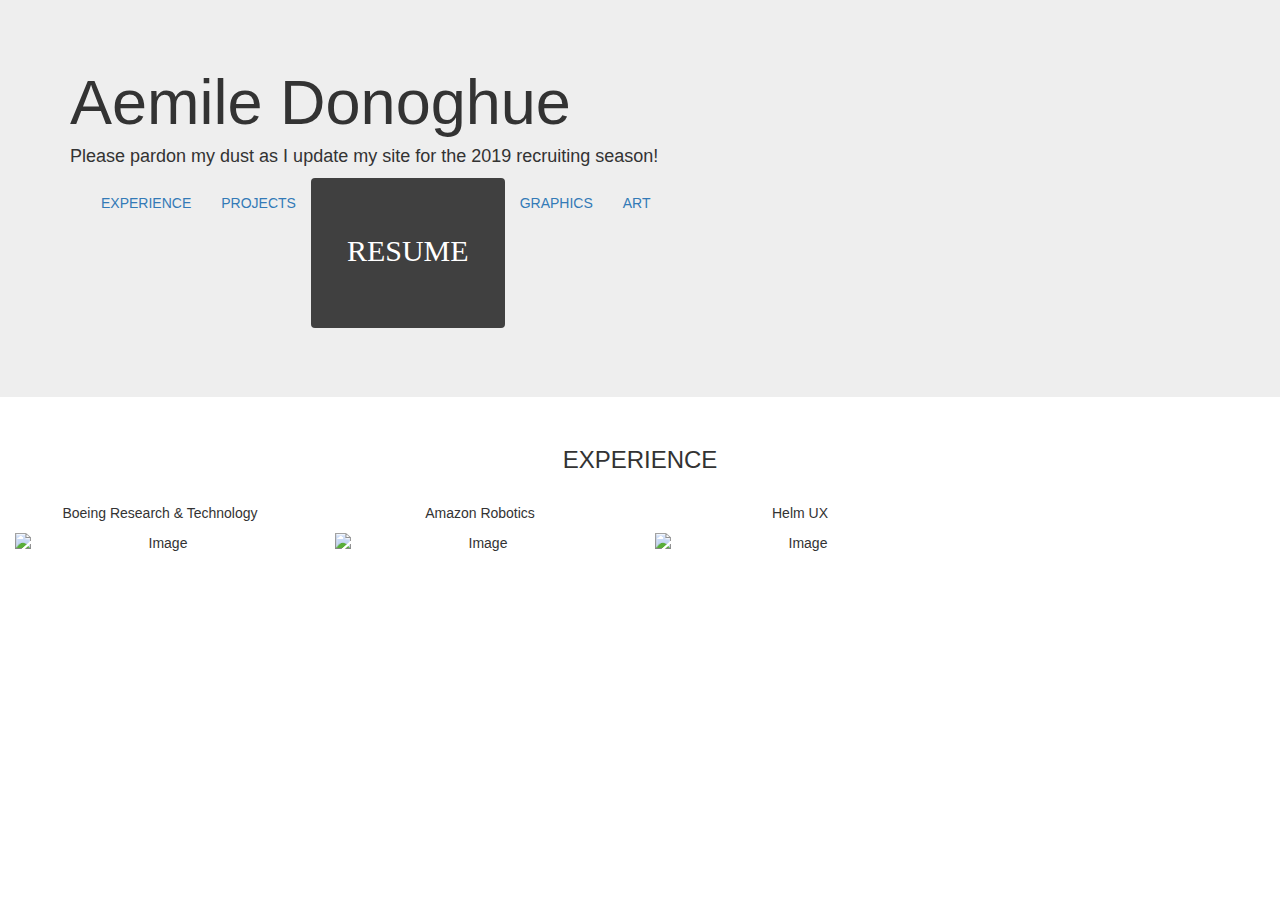
==== index.html @ 2d004b5d "Initial home page" ====
<!---<!DOCTYPE html>
<html lang="en">
	<head>
		<link rel="stylesheet" type="text/css" href="style.css">
	</head>
    <body>
        <h6>hi</h6>
    </body>
</html>--->

<!DOCTYPE html>
<html lang="en">
<head>
  <title>Aemile Donoghue</title>
  <meta charset="utf-8">
  <meta name="viewport" content="width=device-width, initial-scale=1">
  <link rel="stylesheet" href="https://maxcdn.bootstrapcdn.com/bootstrap/3.4.0/css/bootstrap.min.css">
  <script src="https://ajax.googleapis.com/ajax/libs/jquery/3.4.1/jquery.min.js"></script>
  <script src="https://maxcdn.bootstrapcdn.com/bootstrap/3.4.0/js/bootstrap.min.js"></script>
  <link rel="stylesheet" type="text/css" href="style.css">
</head>
<body>

	<div class="jumbotron">
		<div class="container">
			<h1 class="display-4">Aemile Donoghue</h1>
			<h4>Please pardon my dust as I update my site for the 2019 recruiting season!</h4>
			
			<!-- Navbar -->
			<nav class="navbar ">
				<div class="container-fluid">
					<ul class="nav navbar-nav">
						<li class="active"><a href="#">EXPERIENCE</a></li>
						<li><a href="#">PROJECTS</a></li>
						<li><a href="resume.html" class="btn" role="button" style="width: 100%; height:150px; background-color:#404040; color: white; padding:35px; font-family: Raleway Dots">
								<h2>RESUME</h2>
							</a>
						</li>
						<li><a href="#">GRAPHICS</a></li>
						<li><a href="#">ART</a></li>
					</ul>
				</div>
			</nav>	

		</div>
	</div>

	<!-- Experience -->
	<div class="container-fluid bg-3 text-center">    
			<h3>EXPERIENCE</h3><br>
			<div class="row">
			  <div class="col-sm-3">
				<p>Boeing Research & Technology</p>
				<img src="https://placehold.it/150x80?text=IMAGE" class="img-responsive" style="width:100%" alt="Image">
			  </div>
			  <div class="col-sm-3"> 
				<p>Amazon Robotics</p>
				<img src="https://placehold.it/150x80?text=IMAGE" class="img-responsive" style="width:100%" alt="Image">
			  </div>
			  <div class="col-sm-3"> 
				<p>Helm UX</p>
				<img src="https://placehold.it/150x80?text=IMAGE" class="img-responsive" style="width:100%" alt="Image">
			  </div>
			</div>
		  </div><br>



</body>
</html>
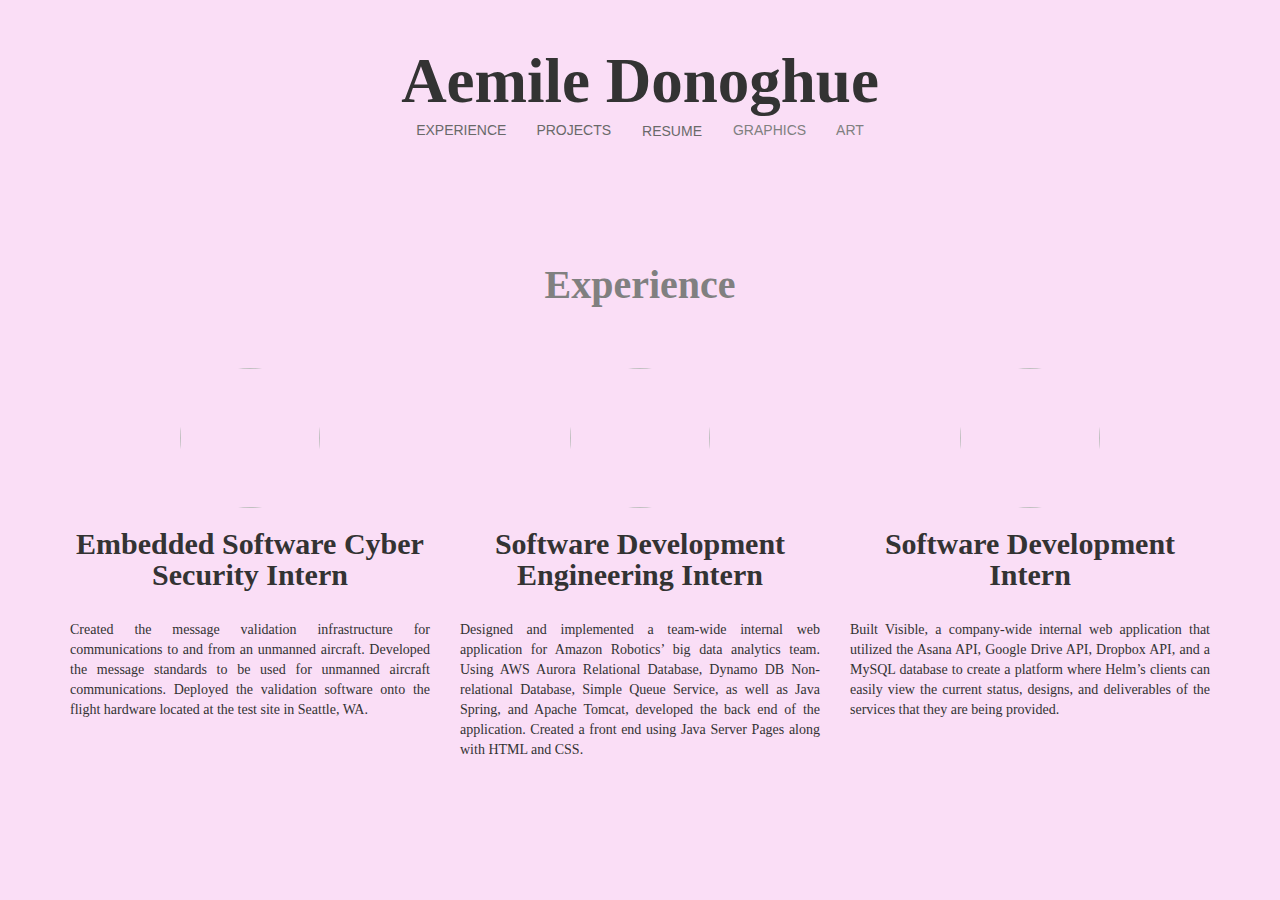
==== commit 19f158ce: "Add files via upload" ====
--- a/index.html
+++ b/index.html
@@ -21,23 +21,23 @@
 </head>
 <body>
 
+	<!-- Jumbotron-->
 	<div class="jumbotron">
 		<div class="container">
-			<h1 class="display-4">Aemile Donoghue</h1>
-			<h4>Please pardon my dust as I update my site for the 2019 recruiting season!</h4>
+			<h1 class="display-4; text-center">Aemile Donoghue</h1>
 			
 			<!-- Navbar -->
-			<nav class="navbar ">
+			<nav class="navbar">
 				<div class="container-fluid">
-					<ul class="nav navbar-nav">
-						<li class="active"><a href="#">EXPERIENCE</a></li>
-						<li><a href="#">PROJECTS</a></li>
-						<li><a href="resume.html" class="btn" role="button" style="width: 100%; height:150px; background-color:#404040; color: white; padding:35px; font-family: Raleway Dots">
-								<h2>RESUME</h2>
+					<ul class="nav navbar-nav navbar-center">
+						<li class="active"><a href="#" style="color:dimgray">EXPERIENCE</a></li>
+						<li><a href="#" style="color:dimgray">PROJECTS</a></li>
+						<li><a href="resume.html" style="color:dimgray" class="btn" role="button" >
+								RESUME
 							</a>
 						</li>
-						<li><a href="#">GRAPHICS</a></li>
-						<li><a href="#">ART</a></li>
+						<li><a href="#" style="color:gray">GRAPHICS</a></li>
+						<li><a href="#" style="color:gray">ART</a></li>
 					</ul>
 				</div>
 			</nav>	
@@ -47,24 +47,42 @@
 
 	<!-- Experience -->
 	<div class="container-fluid bg-3 text-center">    
-			<h3>EXPERIENCE</h3><br>
-			<div class="row">
-			  <div class="col-sm-3">
-				<p>Boeing Research & Technology</p>
-				<img src="https://placehold.it/150x80?text=IMAGE" class="img-responsive" style="width:100%" alt="Image">
-			  </div>
-			  <div class="col-sm-3"> 
-				<p>Amazon Robotics</p>
-				<img src="https://placehold.it/150x80?text=IMAGE" class="img-responsive" style="width:100%" alt="Image">
-			  </div>
-			  <div class="col-sm-3"> 
-				<p>Helm UX</p>
-				<img src="https://placehold.it/150x80?text=IMAGE" class="img-responsive" style="width:100%" alt="Image">
-			  </div>
+			<h1 style="color:gray">Experience</h1>
+			<br><br><br>
+			<div class="container marketing">
+				<div class="row">
+					<div class="col-sm-4">
+						<img src="https://encrypted-tbn0.gstatic.com/images?q=tbn%3AANd9GcR_fPk8mDtR2-NV-zkj_f3GBi0fnZcZV3cnDpiMLRLuXq6xD-Yg" class="img-circle" width="140" height="140" preserveAspectRatio="xMidYMid slice" focusable="false" role="img" aria-label="Placeholder: 140x140">
+						<h2>Embedded Software Cyber Security Intern</h2>
+						<br>
+						<p style="text-align:justify">Created the message validation infrastructure for communications to and from an unmanned aircraft. 
+							Developed the message standards to be used for unmanned aircraft communications.
+							Deployed the validation software onto the flight hardware located at the test site in Seattle, WA.
+						</p>
+					</div>
+					<div class="col-sm-4">
+						<img src="https://www.massrobotics.org/wp-content/uploads/2016/03/Amazon-Robotics.jpg" class="img-circle" width="140" height="140" preserveAspectRatio="xMidYMid slice" focusable="false" role="img" aria-label="Placeholder: 140x140">
+						<h2>Software Development Engineering Intern</h2>
+						<br>
+						<p style="text-align:justify">Designed and implemented a team-wide internal web application for Amazon Robotics’ big data analytics team.
+							Using AWS Aurora Relational Database, Dynamo DB Non-relational Database, Simple Queue Service, as well as Java 
+							Spring, and Apache Tomcat, developed the back end of the application. 
+							Created a front end using Java Server Pages along with HTML and CSS.
+						</p>
+					</div>
+					<div class="col-sm-4">
+						<img src="http://www.buffalotechguide.com/wp-content/uploads/2015/11/HelmUX-Thumb.png" class="img-circle" width="140" height="140" preserveAspectRatio="xMidYMid slice" focusable="false" role="img" aria-label="Placeholder: 140x140">
+						<h2>Software Development Intern</h2>
+						<br>
+						<p style="text-align:justify">Built Visible, a company-wide internal web application that utilized the Asana API, Google Drive API, 
+							Dropbox API, and a MySQL database to create a platform where Helm’s clients can easily view the current 
+							status, designs, and deliverables of the services that they are being provided.
+						</p>
+					</div>
+				</div>
 			</div>
-		  </div><br>
 
-
+			<br>
 
 </body>
 </html>--- a/style.css
+++ b/style.css
@@ -0,0 +1,72 @@
+html {
+    min-height: 100%;
+  }
+
+.jumbotron {
+    background-color:#fadef6; 
+}
+
+body {
+    background-color:#fadef6; 
+  }
+
+  h1 { 
+      font-family: "Bodoni MT", Didot, "Didot LT STD", "Hoefler Text", Garamond, "Times New Roman", serif; 
+      font-size: 40px; 
+      font-style: normal; 
+      font-variant: normal; 
+      font-weight: bold; 
+      line-height: 26px; 
+} 
+    
+h3 { 
+    font-family: "Bodoni MT", Didot, "Didot LT STD", "Hoefler Text", Garamond, "Times New Roman", serif; 
+    font-size: 14px; 
+    font-style: normal; 
+    font-variant: normal; 
+    font-weight: bold; 
+    line-height: 15px; 
+} 
+
+h2 { 
+    font-family: "Bodoni MT", Didot, "Didot LT STD", "Hoefler Text", Garamond, "Times New Roman", serif; 
+    font-size: 30px; 
+    font-style: normal; 
+    font-variant: normal; 
+    font-weight: bold; 
+    line-height: 31px; 
+} 
+
+p { 
+    font-family: "Bodoni MT", Didot, "Didot LT STD", "Hoefler Text", Garamond, "Times New Roman", serif; 
+    font-size: 14px; 
+    font-style: normal; 
+    font-variant: normal; 
+    font-weight: 400; 
+    line-height: 20px; 
+} 
+
+blockquote { 
+    font-family: "Bodoni MT", Didot, "Didot LT STD", "Hoefler Text", Garamond, "Times New Roman", serif; 
+    font-size: 21px; 
+    font-style: normal; 
+    font-variant: normal; 
+    font-weight: 400; 
+    line-height: 30px; 
+} 
+
+pre { 
+    font-family: "Bodoni MT", Didot, "Didot LT STD", "Hoefler Text", Garamond, "Times New Roman", serif; 
+    font-size: 13px; 
+    font-style: normal; 
+    font-variant: normal; 
+    font-weight: 400; 
+    line-height: 18px; 
+}
+
+.navbar-nav.navbar-center {
+    position: absolute;
+    left: 50%;
+    transform: translatex(-50%);
+}
+
--- a/style.css
+++ b/style.css
@@ -0,0 +1,72 @@
+html {
+    min-height: 100%;
+  }
+
+.jumbotron {
+    background-color:#fadef6; 
+}
+
+body {
+    background-color:#fadef6; 
+  }
+
+  h1 { 
+      font-family: "Bodoni MT", Didot, "Didot LT STD", "Hoefler Text", Garamond, "Times New Roman", serif; 
+      font-size: 40px; 
+      font-style: normal; 
+      font-variant: normal; 
+      font-weight: bold; 
+      line-height: 26px; 
+} 
+    
+h3 { 
+    font-family: "Bodoni MT", Didot, "Didot LT STD", "Hoefler Text", Garamond, "Times New Roman", serif; 
+    font-size: 14px; 
+    font-style: normal; 
+    font-variant: normal; 
+    font-weight: bold; 
+    line-height: 15px; 
+} 
+
+h2 { 
+    font-family: "Bodoni MT", Didot, "Didot LT STD", "Hoefler Text", Garamond, "Times New Roman", serif; 
+    font-size: 30px; 
+    font-style: normal; 
+    font-variant: normal; 
+    font-weight: bold; 
+    line-height: 31px; 
+} 
+
+p { 
+    font-family: "Bodoni MT", Didot, "Didot LT STD", "Hoefler Text", Garamond, "Times New Roman", serif; 
+    font-size: 14px; 
+    font-style: normal; 
+    font-variant: normal; 
+    font-weight: 400; 
+    line-height: 20px; 
+} 
+
+blockquote { 
+    font-family: "Bodoni MT", Didot, "Didot LT STD", "Hoefler Text", Garamond, "Times New Roman", serif; 
+    font-size: 21px; 
+    font-style: normal; 
+    font-variant: normal; 
+    font-weight: 400; 
+    line-height: 30px; 
+} 
+
+pre { 
+    font-family: "Bodoni MT", Didot, "Didot LT STD", "Hoefler Text", Garamond, "Times New Roman", serif; 
+    font-size: 13px; 
+    font-style: normal; 
+    font-variant: normal; 
+    font-weight: 400; 
+    line-height: 18px; 
+}
+
+.navbar-nav.navbar-center {
+    position: absolute;
+    left: 50%;
+    transform: translatex(-50%);
+}
+
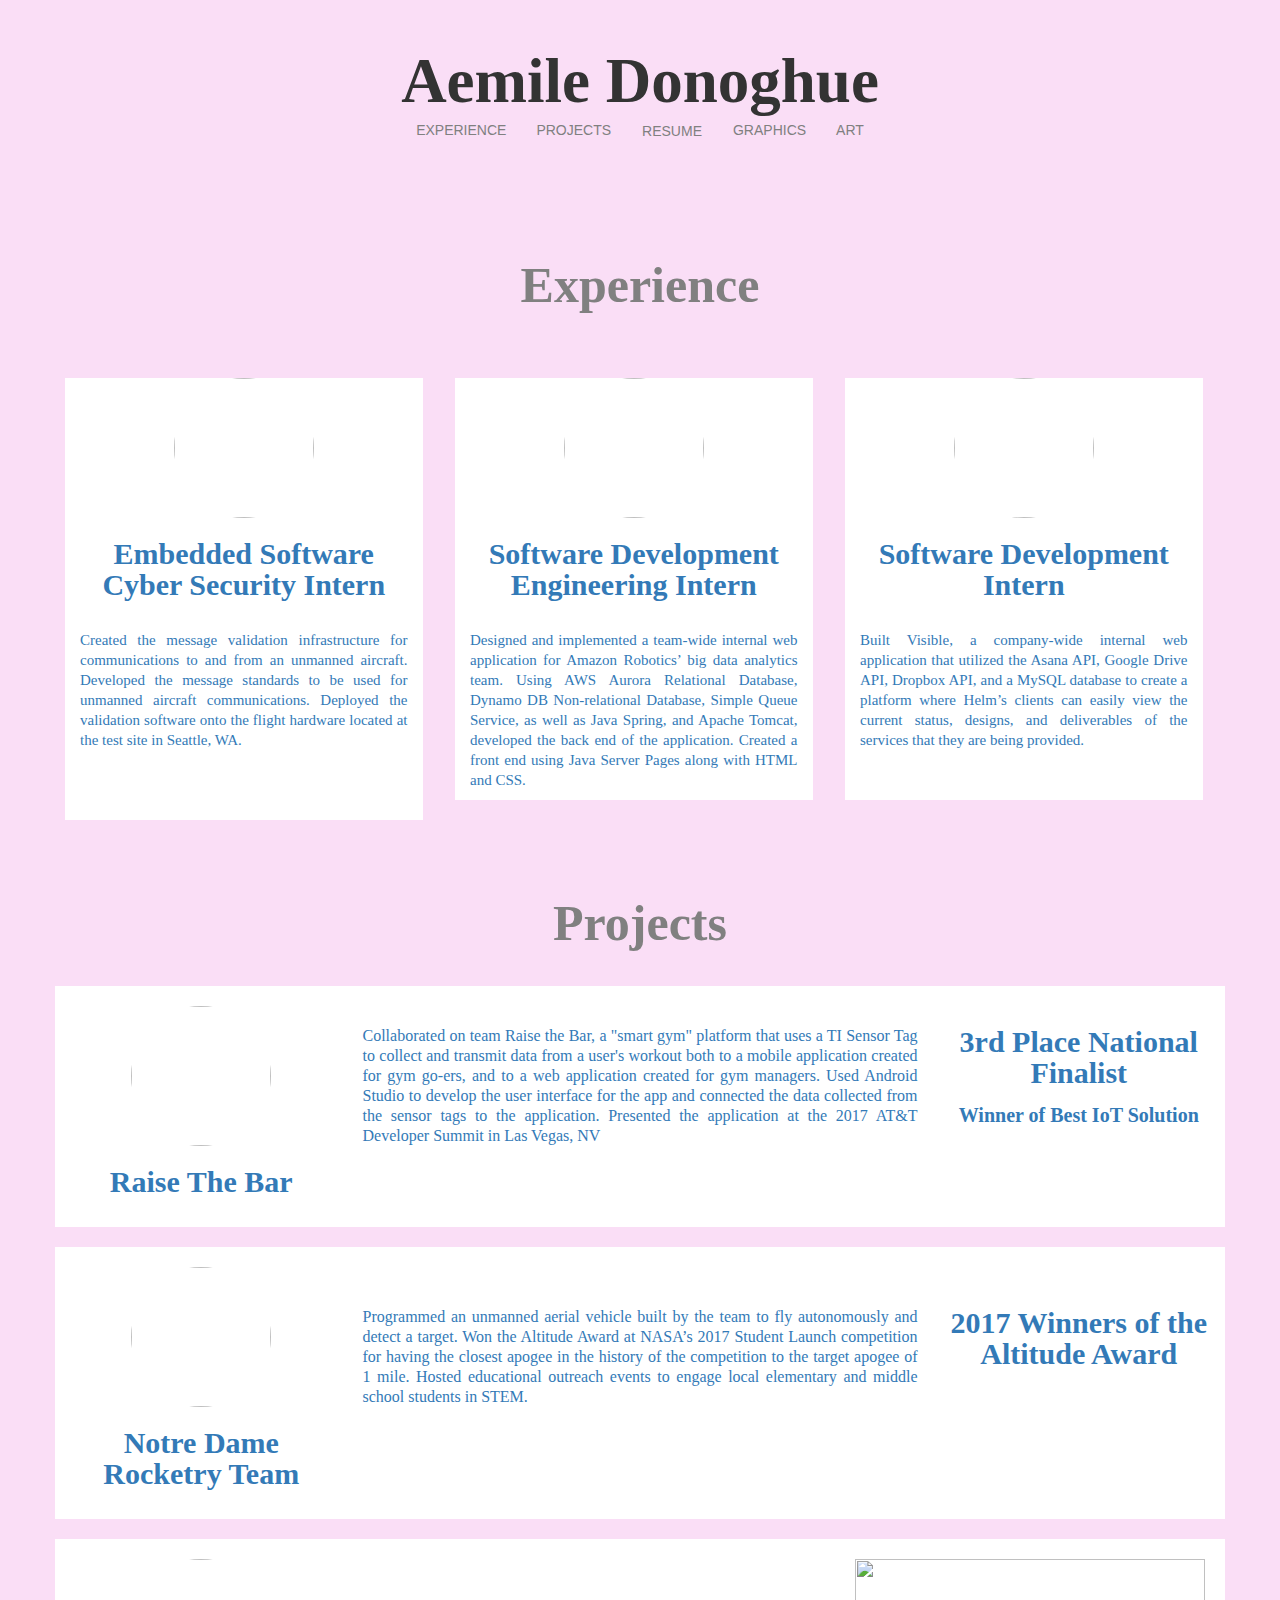
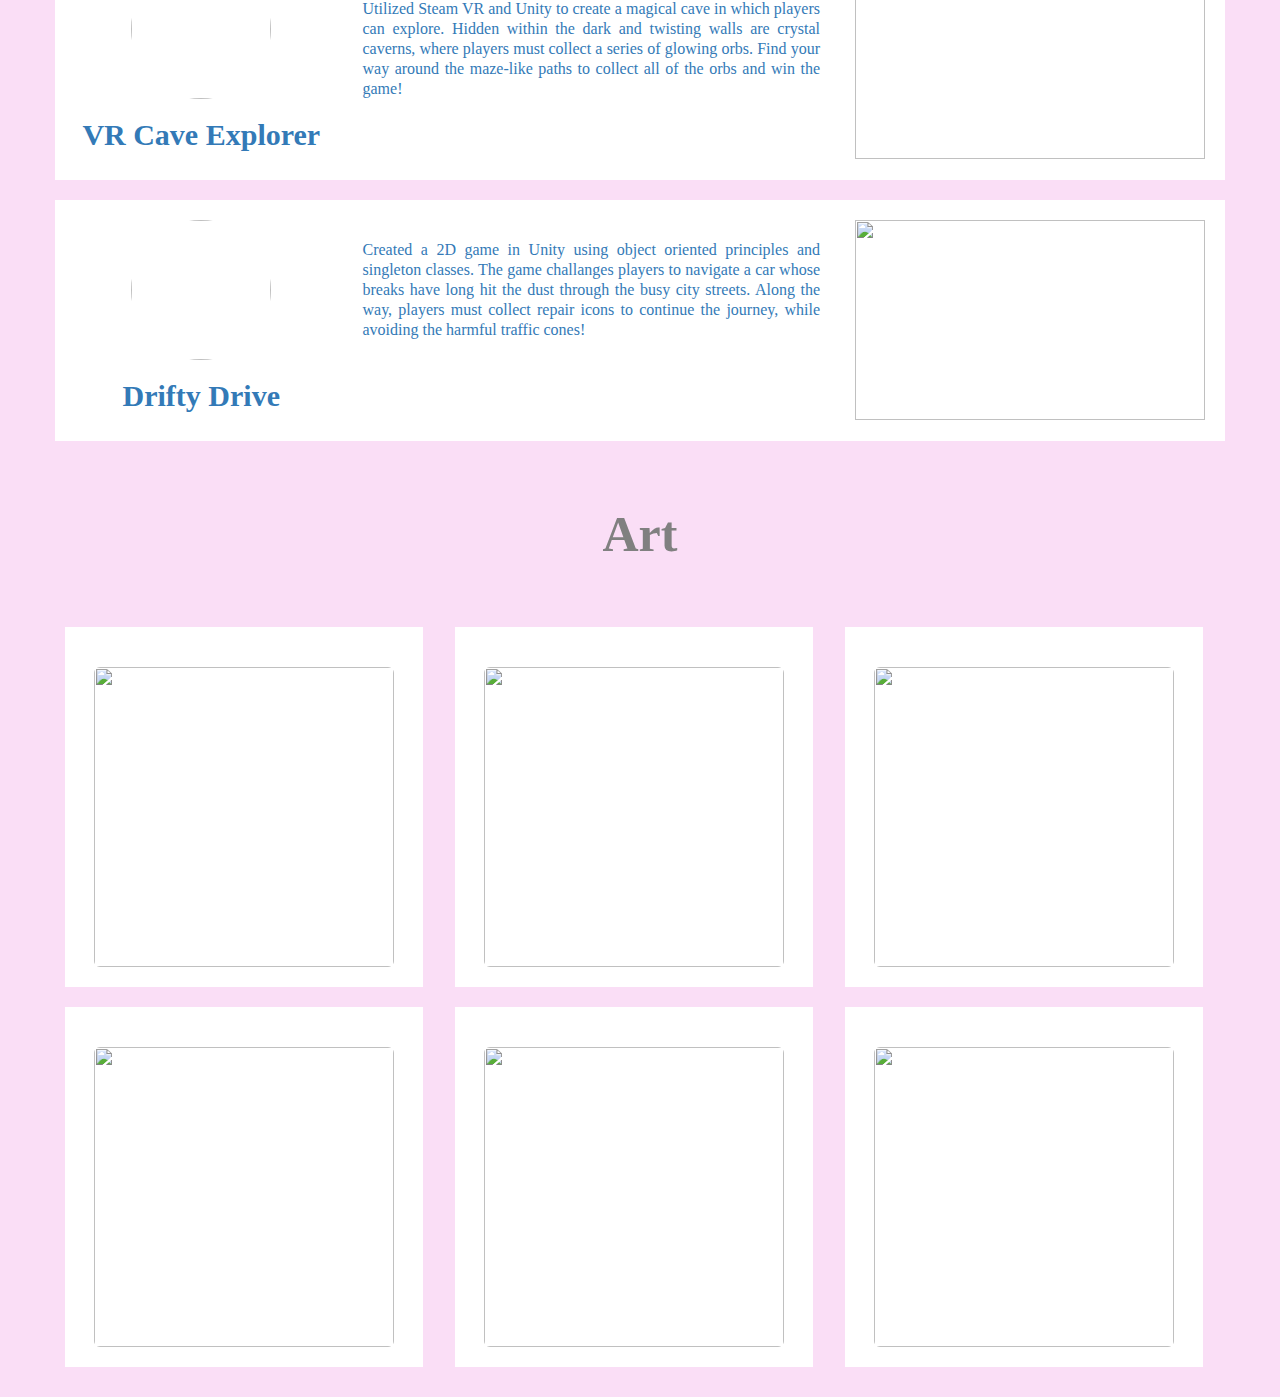
==== commit 894f7208: "Add files via upload" ====
--- a/index.html
+++ b/index.html
@@ -30,14 +30,14 @@
 			<nav class="navbar">
 				<div class="container-fluid">
 					<ul class="nav navbar-nav navbar-center">
-						<li class="active"><a href="#" style="color:dimgray">EXPERIENCE</a></li>
-						<li><a href="#" style="color:dimgray">PROJECTS</a></li>
-						<li><a href="resume.html" style="color:dimgray" class="btn" role="button" >
+						<li class="active"><a href="#experience" style="color:gray">EXPERIENCE</a></li>
+						<li><a href="#projects" style="color:gray">PROJECTS</a></li>
+						<li><a href="resume.html" style="color:gray" class="btn" role="button" >
 								RESUME
 							</a>
 						</li>
-						<li><a href="#" style="color:gray">GRAPHICS</a></li>
-						<li><a href="#" style="color:gray">ART</a></li>
+						<li><a href="#graphics" style="color:gray">GRAPHICS</a></li>
+						<li><a href="#art" style="color:gray">ART</a></li>
 					</ul>
 				</div>
 			</nav>	
@@ -46,43 +46,226 @@
 	</div>
 
 	<!-- Experience -->
-	<div class="container-fluid bg-3 text-center">    
-			<h1 style="color:gray">Experience</h1>
+	<div class="container-fluid bg-3 text-center">  
+		<a id="experience" style="text-decoration: none">
+			<h1 style="color:gray; font-size: 50px">Experience</h1>
 			<br><br><br>
 			<div class="container marketing">
 				<div class="row">
 					<div class="col-sm-4">
-						<img src="https://encrypted-tbn0.gstatic.com/images?q=tbn%3AANd9GcR_fPk8mDtR2-NV-zkj_f3GBi0fnZcZV3cnDpiMLRLuXq6xD-Yg" class="img-circle" width="140" height="140" preserveAspectRatio="xMidYMid slice" focusable="false" role="img" aria-label="Placeholder: 140x140">
-						<h2>Embedded Software Cyber Security Intern</h2>
-						<br>
-						<p style="text-align:justify">Created the message validation infrastructure for communications to and from an unmanned aircraft. 
+						<div class = "row">
+							<div class="col-sm-11" style="margin:10px;background-color: white;">
+								<img src="https://encrypted-tbn0.gstatic.com/images?q=tbn%3AANd9GcR_fPk8mDtR2-NV-zkj_f3GBi0fnZcZV3cnDpiMLRLuXq6xD-Yg" class="img-circle" width="140" height="140" preserveAspectRatio="xMidYMid slice" focusable="false" role="img" aria-label="Placeholder: 140x140">
+								<h2>Embedded Software Cyber Security Intern</h2>
+								<br>
+								<p style="text-align:justify;font-size: 15px;">Created the message validation infrastructure for communications to and from an unmanned aircraft. 
 							Developed the message standards to be used for unmanned aircraft communications.
 							Deployed the validation software onto the flight hardware located at the test site in Seattle, WA.
-						</p>
+								</p>
+						<br>
+						<br><br>
+						</div>
+						</div>
 					</div>
 					<div class="col-sm-4">
-						<img src="https://www.massrobotics.org/wp-content/uploads/2016/03/Amazon-Robotics.jpg" class="img-circle" width="140" height="140" preserveAspectRatio="xMidYMid slice" focusable="false" role="img" aria-label="Placeholder: 140x140">
-						<h2>Software Development Engineering Intern</h2>
-						<br>
-						<p style="text-align:justify">Designed and implemented a team-wide internal web application for Amazon Robotics’ big data analytics team.
+						<div class="row">
+						<div class="col-sm-11" style="margin:10px;background-color: white;">
+							<img src="https://www.massrobotics.org/wp-content/uploads/2016/03/Amazon-Robotics.jpg" class="img-circle" width="140" height="140" preserveAspectRatio="xMidYMid slice" focusable="false" role="img" aria-label="Placeholder: 140x140">
+							<h2>Software Development Engineering Intern</h2>
+							<br>
+							<p style="text-align:justify;font-size: 15px;">Designed and implemented a team-wide internal web application for Amazon Robotics’ big data analytics team.
 							Using AWS Aurora Relational Database, Dynamo DB Non-relational Database, Simple Queue Service, as well as Java 
 							Spring, and Apache Tomcat, developed the back end of the application. 
 							Created a front end using Java Server Pages along with HTML and CSS.
-						</p>
+							</p>
+						</div>
+						</div>
 					</div>
 					<div class="col-sm-4">
-						<img src="http://www.buffalotechguide.com/wp-content/uploads/2015/11/HelmUX-Thumb.png" class="img-circle" width="140" height="140" preserveAspectRatio="xMidYMid slice" focusable="false" role="img" aria-label="Placeholder: 140x140">
-						<h2>Software Development Intern</h2>
-						<br>
-						<p style="text-align:justify">Built Visible, a company-wide internal web application that utilized the Asana API, Google Drive API, 
+						<div class="row">
+						<div class="col-sm-11" style="margin:10px;background-color: white;">
+							<img src="http://www.buffalotechguide.com/wp-content/uploads/2015/11/HelmUX-Thumb.png" class="img-circle" width="140" height="140" preserveAspectRatio="xMidYMid slice" focusable="false" role="img" aria-label="Placeholder: 140x140">
+							<h2>Software Development Intern</h2>
+							<br>
+							<p style="text-align:justify;font-size: 15px;">Built Visible, a company-wide internal web application that utilized the Asana API, Google Drive API, 
 							Dropbox API, and a MySQL database to create a platform where Helm’s clients can easily view the current 
 							status, designs, and deliverables of the services that they are being provided.
+							</p>
+							<br>
+							<br>
+							</div>
+							</div>
+					</div>
+				</div>
+			</div>
+		</a>
+		<br>
+	</div>
+
+	<br><br>
+	<!-- Projects -->
+	<div class="container-fluid bg-3 text-center">  
+		<a id="projects" style="text-decoration: none">
+			<h1 style="color:gray; font-size: 50px">Projects</h1>
+			<br><br>
+			<div class="container marketing">
+				<div class="row" style="background-color: white;">
+					<br>
+					<div class="col-sm-3">
+						<img src="images/RTBlogo_yellow.jpg" class="img-circle" width="140" height="140" preserveAspectRatio="xMidYMid slice" focusable="false" role="img" aria-label="Placeholder: 140x140">
+						<h2>Raise The Bar</h2>
+						<br>
+					</div>
+					<div class="col-sm-6">
+						<br>
+						<p style="text-align:justify">Collaborated on team Raise the Bar, a "smart gym" platform
+							that uses a TI Sensor Tag to collect and transmit data from a user's workout both to
+							a mobile application created for gym go-ers, and to a web application created for 
+							gym managers. Used Android Studio to develop the user interface for the app and 
+							connected the data collected from the sensor tags to the application. Presented 
+							the application at the 2017 AT&T Developer Summit in Las Vegas, NV
 						</p>
 					</div>
+					<div class="col-sm-3">
+						<h2>3rd Place National Finalist</h2>
+						<h3 style="font-size: 20px">Winner of Best IoT Solution</h3>
+					</div>
+				</div>
+				<br>
+				<div class="row" style="background-color: white;">
+					<br>
+						<div class="col-sm-3">
+							<img src="images/NDRT_logo.png" class="img-circle" width="140" height="140" preserveAspectRatio="xMidYMid slice" focusable="false" role="img" aria-label="Placeholder: 140x140">
+							<h2>Notre Dame Rocketry Team</h2>
+							<br>
+						</div>
+						<div class="col-sm-6">
+							<br><br>
+							<p style="text-align:justify">Programmed an unmanned aerial vehicle built by the team to fly autonomously and detect a target.
+									Won the Altitude Award at NASA’s 2017 Student Launch competition for having the closest apogee
+									in the history of the competition to the target apogee of 1 mile.
+									Hosted educational outreach events to engage local elementary and middle school students in STEM.
+							</p>
+						</div>
+						<div class="col-sm-3">
+							<br>
+							<h2>2017 Winners of the Altitude Award</h2>
+						</div>
+				</div>
+
+				<br>
+				<div class="row" style="background-color: white;">
+					<br>
+						<div class="col-sm-3">
+							<img src="images/steam_logo.png" class="img-circle" width="140" height="140" preserveAspectRatio="xMidYMid slice" focusable="false" role="img" aria-label="Placeholder: 140x140">
+							<h2>VR Cave Explorer</h2>
+							<br>
+						</div>
+						<div class="col-sm-5">
+							<br><br>
+							<p style="text-align:justify">Utilized Steam VR and Unity to create a magical cave in which players can explore. Hidden within the dark and twisting walls are crystal caverns, 
+								where players must collect a series of glowing orbs. Find your way around the maze-like paths to collect all of the orbs and win the game!
+							</p>
+						</div>
+						<div class="col-sm-4">
+							<img src="images/DriftyDrive.PNG" width="350" height="200">
+							
+						</div>
+				</div>
+
+				<br>
+				<div class="row" style="background-color: white;">
+						<div class="col-sm-3">
+							<br>
+							<img src="images/unity_logo.png" class="img-circle" width="140" height="140" preserveAspectRatio="xMidYMid slice" focusable="false" role="img" aria-label="Placeholder: 140x140">
+							<h2>Drifty Drive</h2>
+							<br>
+						</div>
+						<div class="col-sm-5">
+							<br><br>
+							<p style="text-align:justify">Created a 2D game in Unity using object oriented principles and singleton classes. The game challanges 
+								players to navigate a car whose breaks have long hit the dust through the busy city streets. Along the way, 
+								players must collect repair icons to continue the journey, while avoiding the harmful traffic cones!
+							</p>
+						</div>
+						<div class="col-sm-4">
+							<br>
+							<img src="images/DriftyDrive.PNG" width="350" height="200">
+							
+						</div>
 				</div>
 			</div>
-
+		</a>
+		<br><br><br>
+
+		<!-- Art -->
+	<div class="container-fluid bg-3 text-center">  
+			<a id="art" style="text-decoration: none">
+				<h1 style="color:gray; font-size: 50px">Art</h1>
+				<br><br><br>
+				<div class="container marketing">
+					<div class="row">
+						<div class="col-sm-4">
+								<div class="row">	
+									<div class="col-sm-11" style="margin:10px;background-color: white;">
+										<br><br>
+										<img src="images/photo1.jpg" class="img-rounded" width="300" height="300" preserveAspectRatio="xMidYMid slice" focusable="false" role="img" aria-label="Placeholder: 140x140">
+										<br><br>
+									</div>
+								</div>
+						</div>
+						<div class="col-sm-4">
+								<div class="row">	
+									<div class="col-sm-11" style="margin:10px;background-color: white;">
+										<br><br>
+										<img src="images/photo2.jpg" class="img-rounded" width="300" height="300" preserveAspectRatio="xMidYMid slice" focusable="false" role="img" aria-label="Placeholder: 140x140">
+										<br><br>
+									</div>
+								</div>
+						</div>
+						<div class="col-sm-4">
+								<div class="row">	
+									<div class="col-sm-11" style="margin:10px;background-color: white;">
+										<br><br>
+										<img src="images/photo3.jpg" class="img-rounded" width="300" height="300" preserveAspectRatio="xMidYMid slice" focusable="false" role="img" aria-label="Placeholder: 140x140">
+										<br><br>
+									</div>
+								</div>
+						</div>
+						<div class="col-sm-4">
+								<div class="row">	
+									<div class="col-sm-11" style="margin:10px;background-color: white;">
+										<br><br>
+										<img src="images/photo4.jpg" class="img-rounded" width="300" height="300" preserveAspectRatio="xMidYMid slice" focusable="false" role="img" aria-label="Placeholder: 140x140">
+										<br><br>
+									</div>
+								</div>
+						</div>
+						<div class="col-sm-4">
+								<div class="row">	
+									<div class="col-sm-11" style="margin:10px;background-color: white;">
+										<br><br>
+										<img src="images/photo5.jpg" class="img-rounded" width="300" height="300" preserveAspectRatio="xMidYMid slice" focusable="false" role="img" aria-label="Placeholder: 140x140">
+										<br><br>
+									</div>
+								</div>
+						</div>
+						<div class="col-sm-4">
+								<div class="row">	
+									<div class="col-sm-11" style="margin:10px;background-color: white;">
+										<br><br>
+										<img src="images/still_life.JPEG" class="img-rounded" width="300" height="300" preserveAspectRatio="xMidYMid slice" focusable="false" role="img" aria-label="Placeholder: 140x140">
+										<br><br>
+									</div>
+								</div>
+						</div>
+
+
+					</div>
+				</div>
+			</a>
 			<br>
+		</div>
 
 </body>
 </html>--- a/style.css
+++ b/style.css
@@ -39,7 +39,7 @@
 
 p { 
     font-family: "Bodoni MT", Didot, "Didot LT STD", "Hoefler Text", Garamond, "Times New Roman", serif; 
-    font-size: 14px; 
+    font-size: 16px; 
     font-style: normal; 
     font-variant: normal; 
     font-weight: 400; 
--- a/style.css
+++ b/style.css
@@ -39,7 +39,7 @@
 
 p { 
     font-family: "Bodoni MT", Didot, "Didot LT STD", "Hoefler Text", Garamond, "Times New Roman", serif; 
-    font-size: 14px; 
+    font-size: 16px; 
     font-style: normal; 
     font-variant: normal; 
     font-weight: 400; 
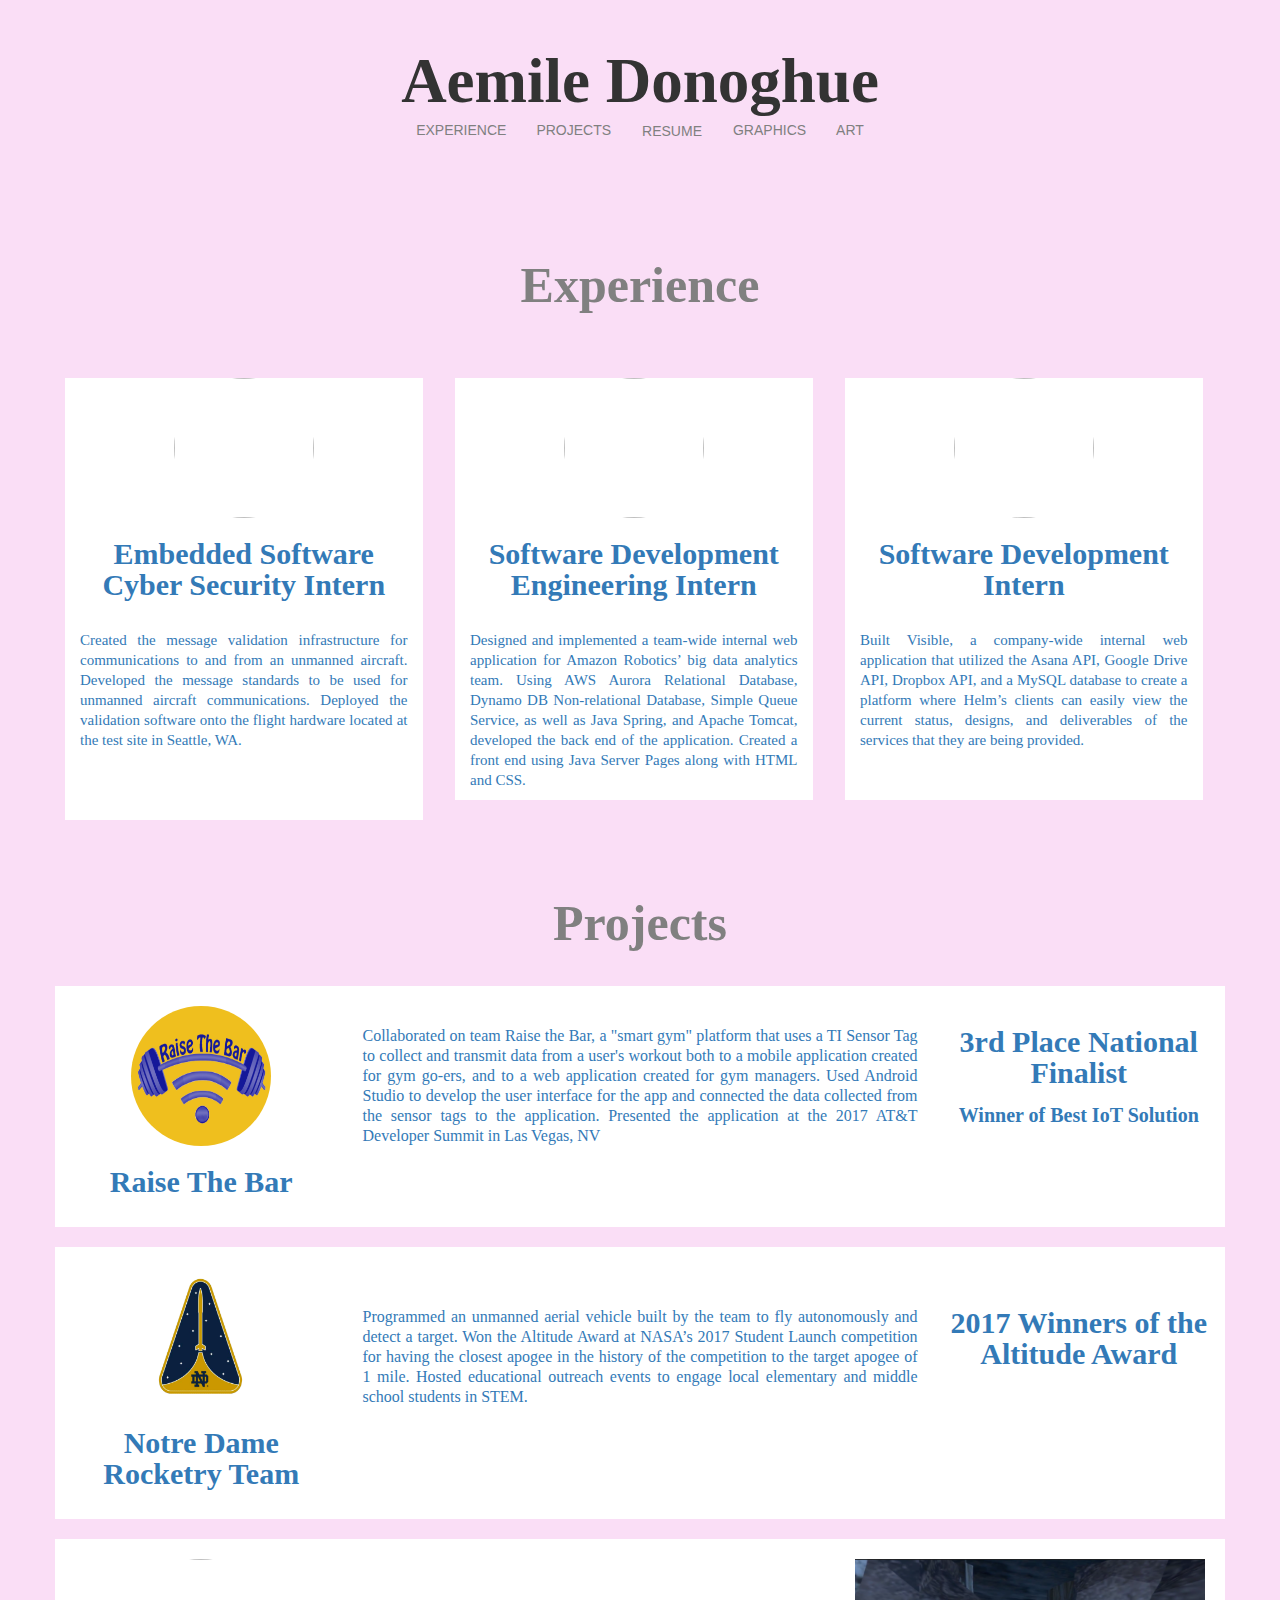
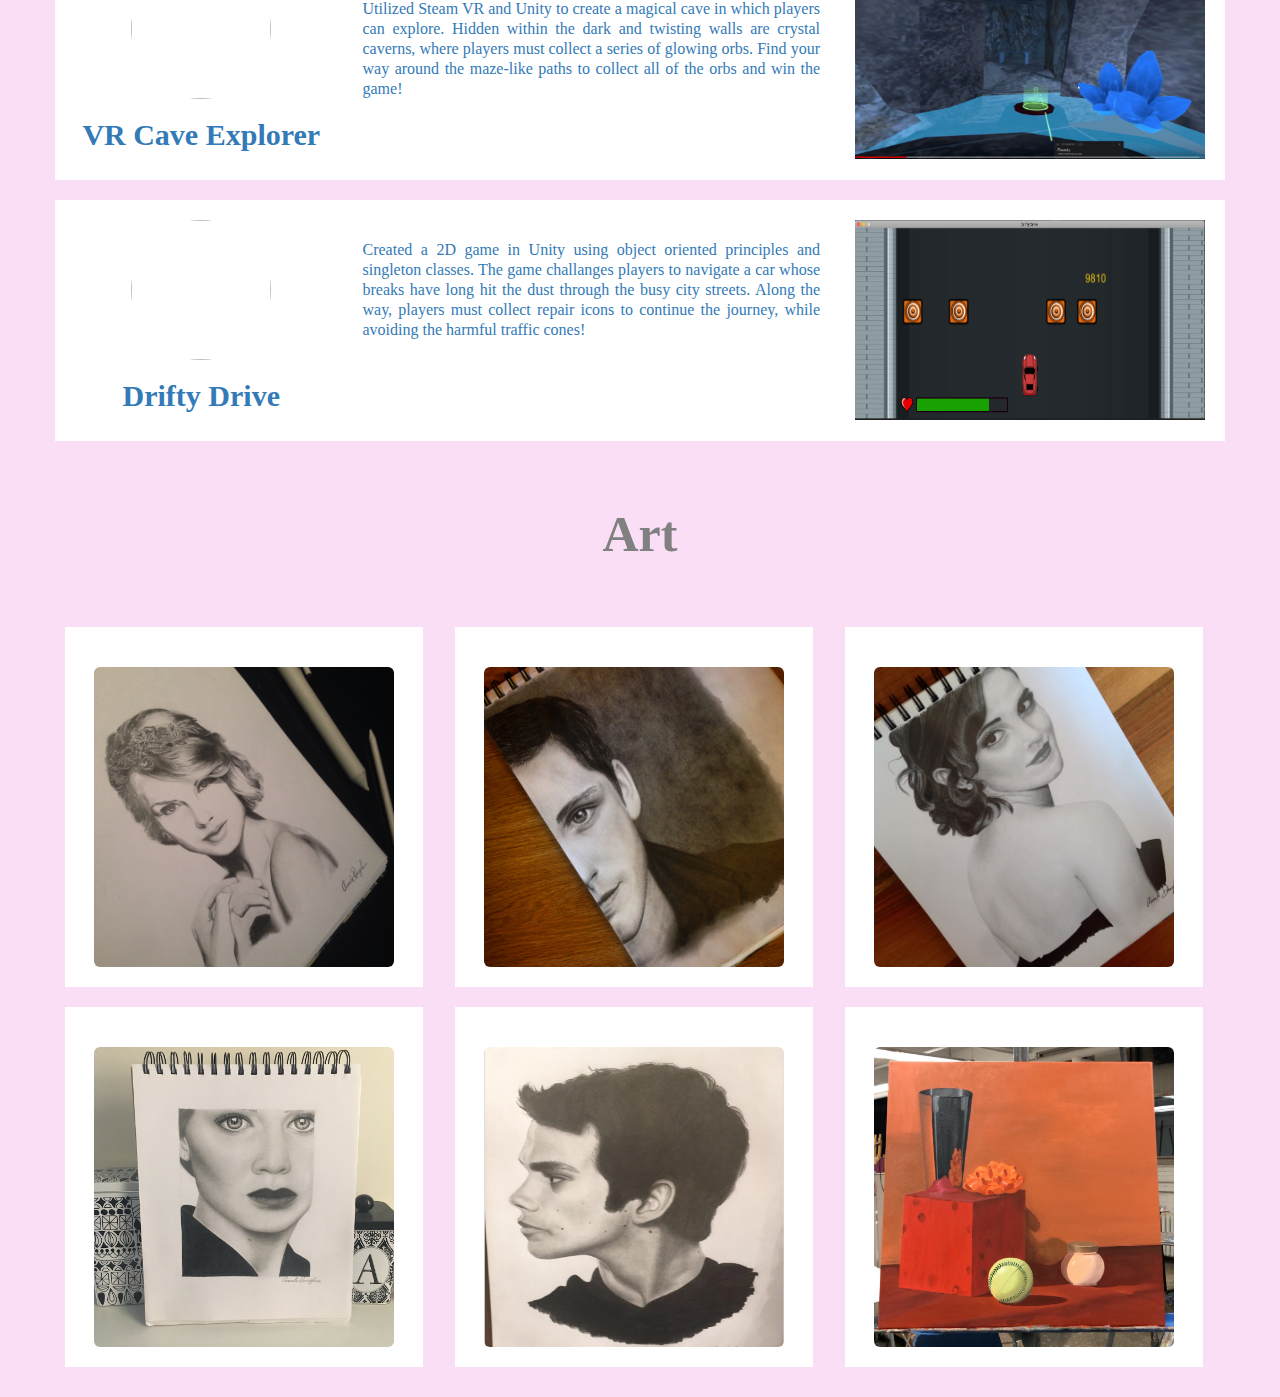
==== commit 9129baaf: "Update index.html" ====
--- a/index.html
+++ b/index.html
@@ -168,7 +168,7 @@
 							</p>
 						</div>
 						<div class="col-sm-4">
-							<img src="images/DriftyDrive.PNG" width="350" height="200">
+							<img src="images/game.PNG" width="350" height="200">
 							
 						</div>
 				</div>
@@ -268,4 +268,4 @@
 		</div>
 
 </body>
-</html>+</html>
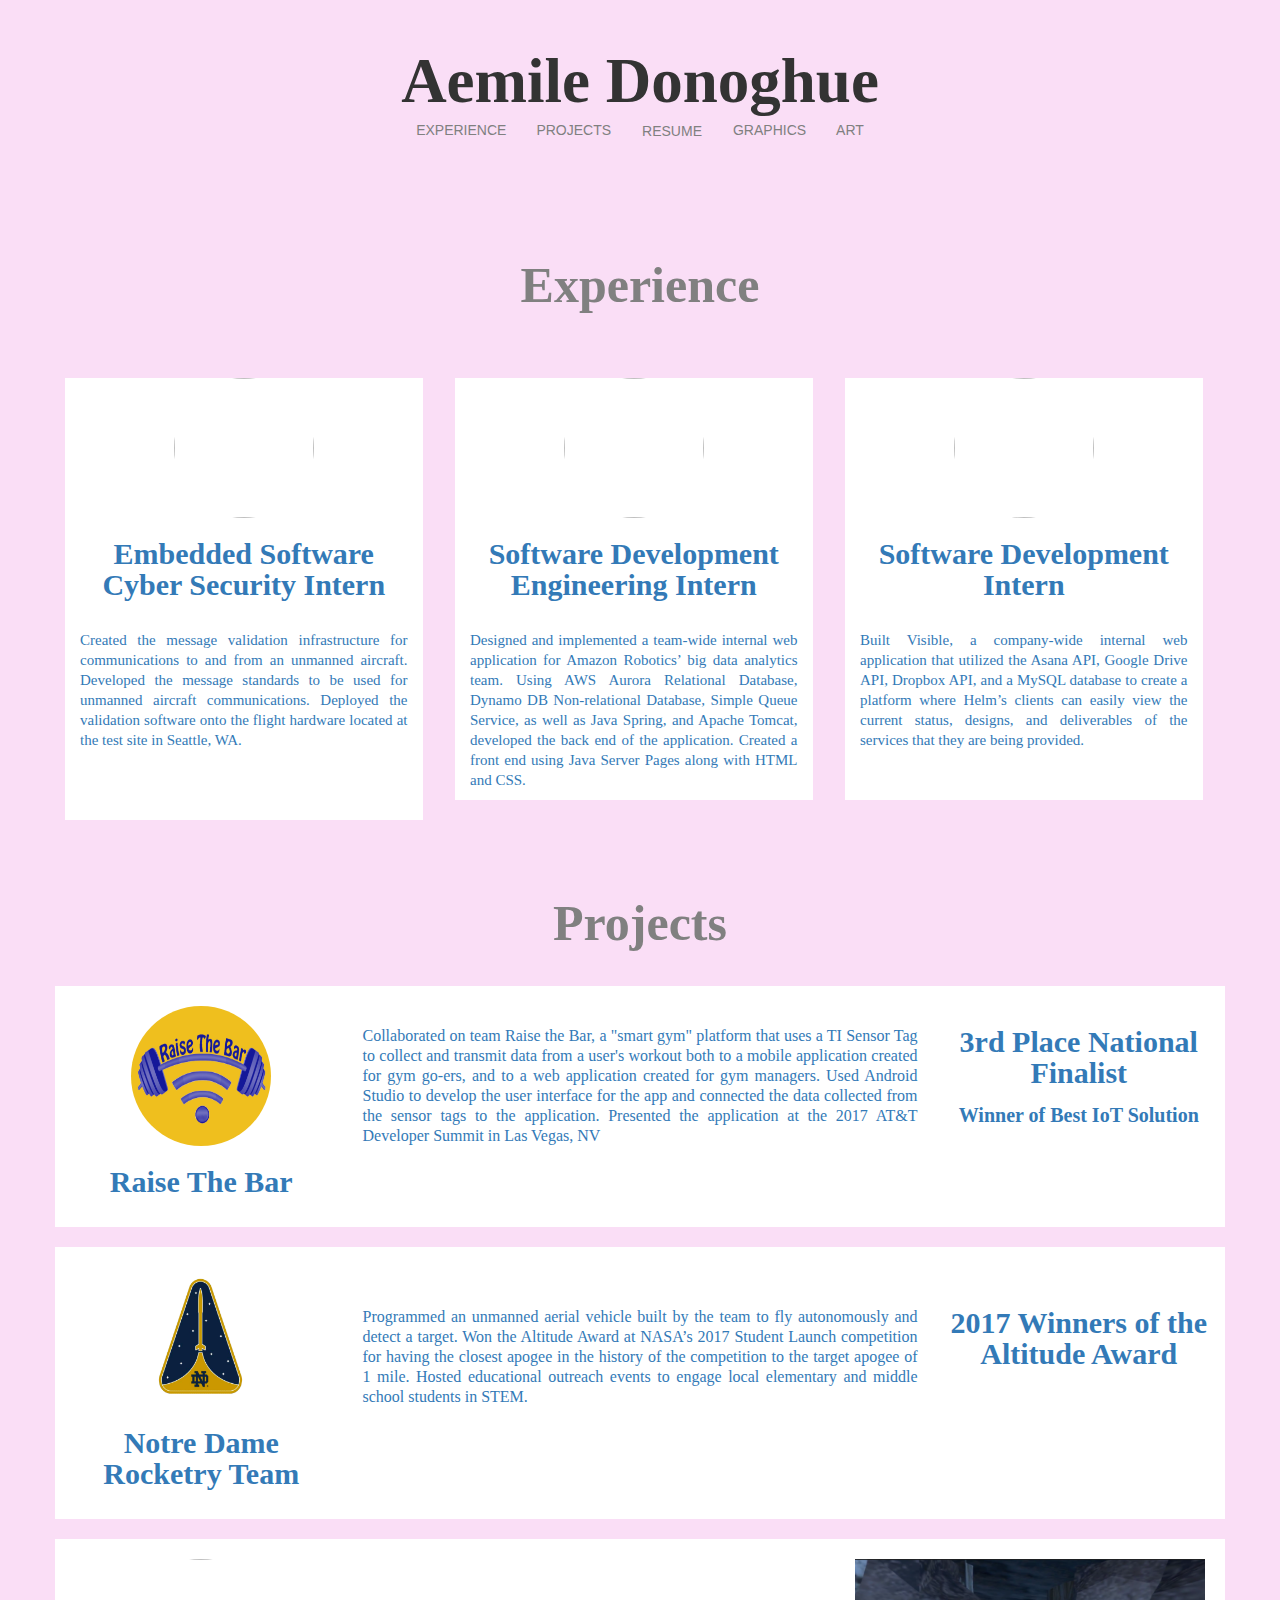
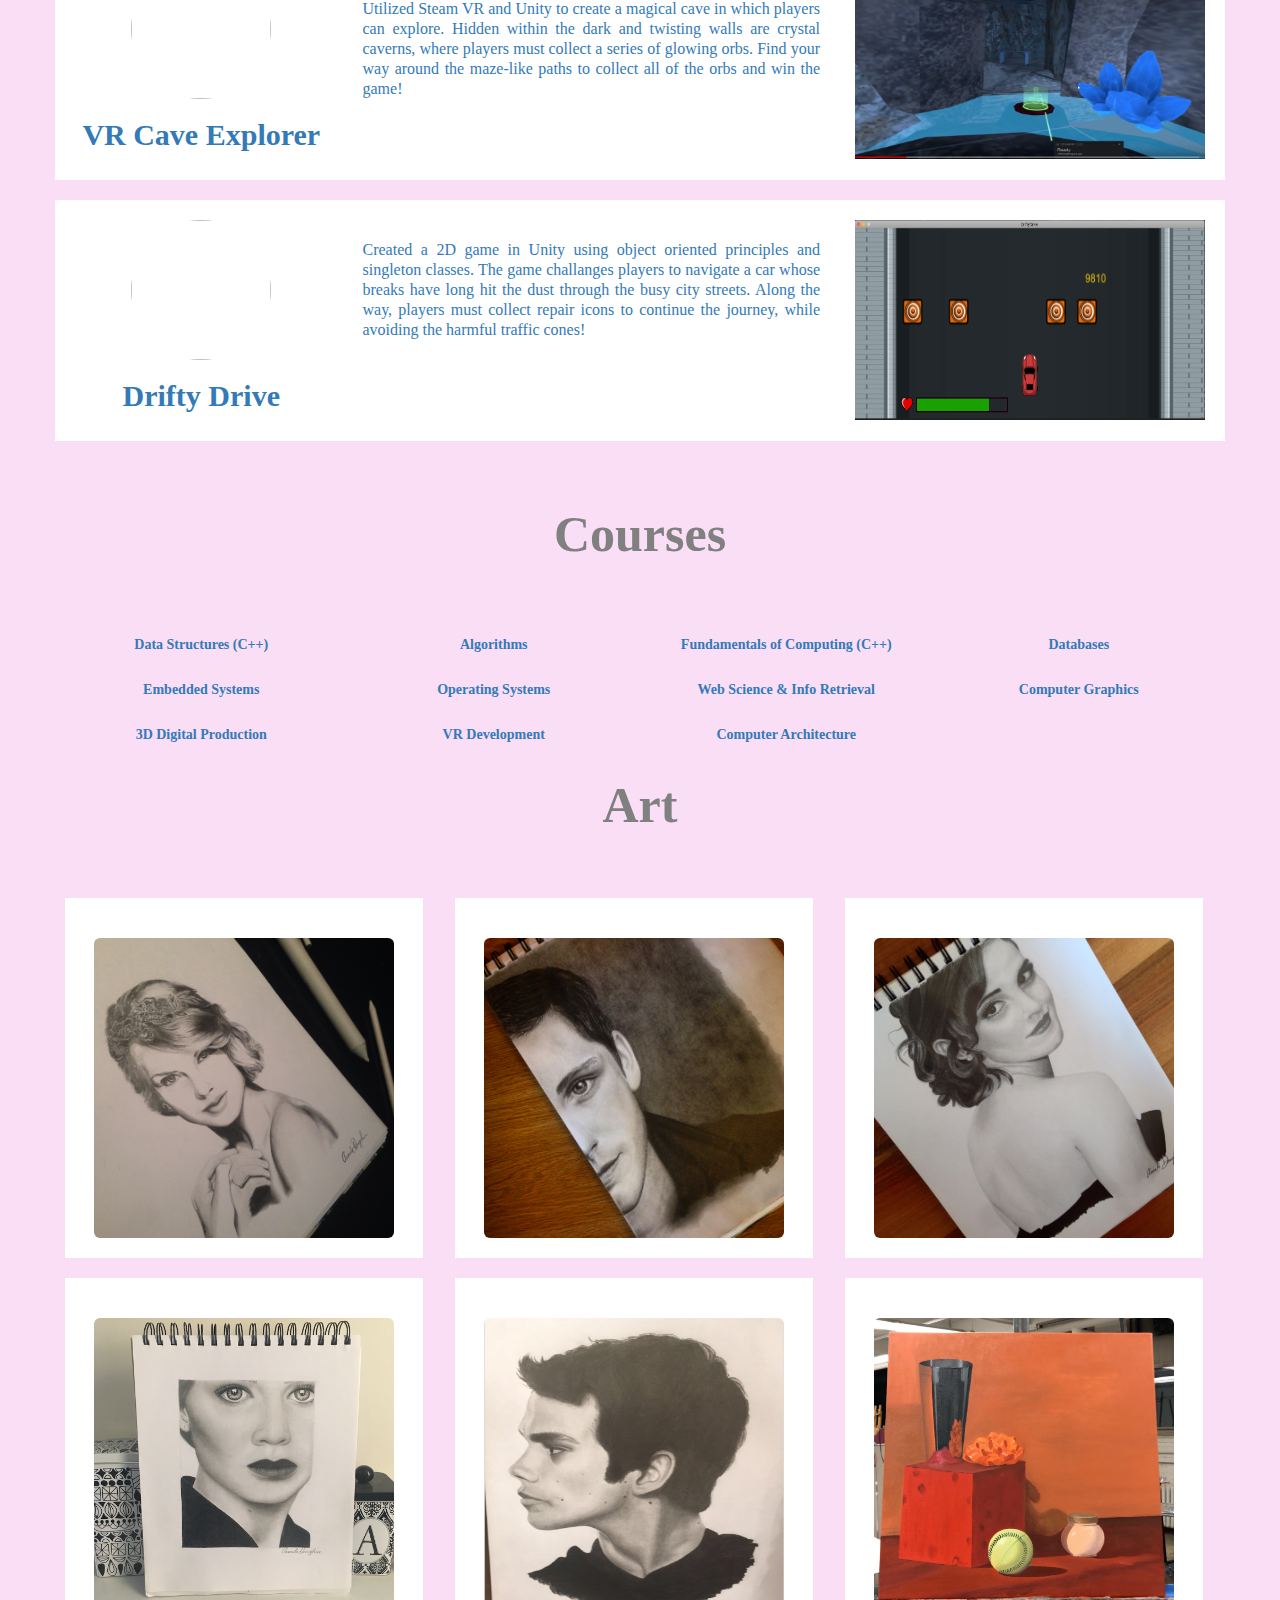
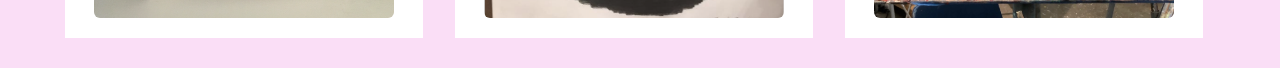
==== commit 60d90bbf: "Update index.html" ====
--- a/index.html
+++ b/index.html
@@ -197,6 +197,31 @@
 			</div>
 		</a>
 		<br><br><br>
+		
+			
+		<!-- Courses -->
+	<div class="container-fluid bg-3 text-center">  
+		<a id="art" style="text-decoration: none">
+			<h1 style="color:gray; font-size: 50px">Courses</h1>
+			<br><br><br>
+			<div class="container marketing">
+				<div class="row">
+					<div class="col-sm-3"><h3>Data Structures (C++)</h3></div>
+					<div class="col-sm-3"><h3>Algorithms</h3></div>
+					<div class="col-sm-3"><h3>Fundamentals of Computing (C++)</h3></div>
+					<div class="col-sm-3"><h3>Databases</h3></div>
+					<div class="col-sm-3"><h3>Embedded Systems</h3></div>
+					<div class="col-sm-3"><h3>Operating Systems</h3></div>
+					<div class="col-sm-3"><h3>Web Science & Info Retrieval</h3></div>
+					<div class="col-sm-3"><h3>Computer Graphics</h3></div>
+					<div class="col-sm-3"><h3>3D Digital Production</h3></div>
+					<div class="col-sm-3"><h3>VR Development</h3></div>
+					<div class="col-sm-3"><h3>Computer Architecture</h3></div>
+				</div>
+			</div>
+		</a>
+		<br>
+	</div>
 
 		<!-- Art -->
 	<div class="container-fluid bg-3 text-center">  
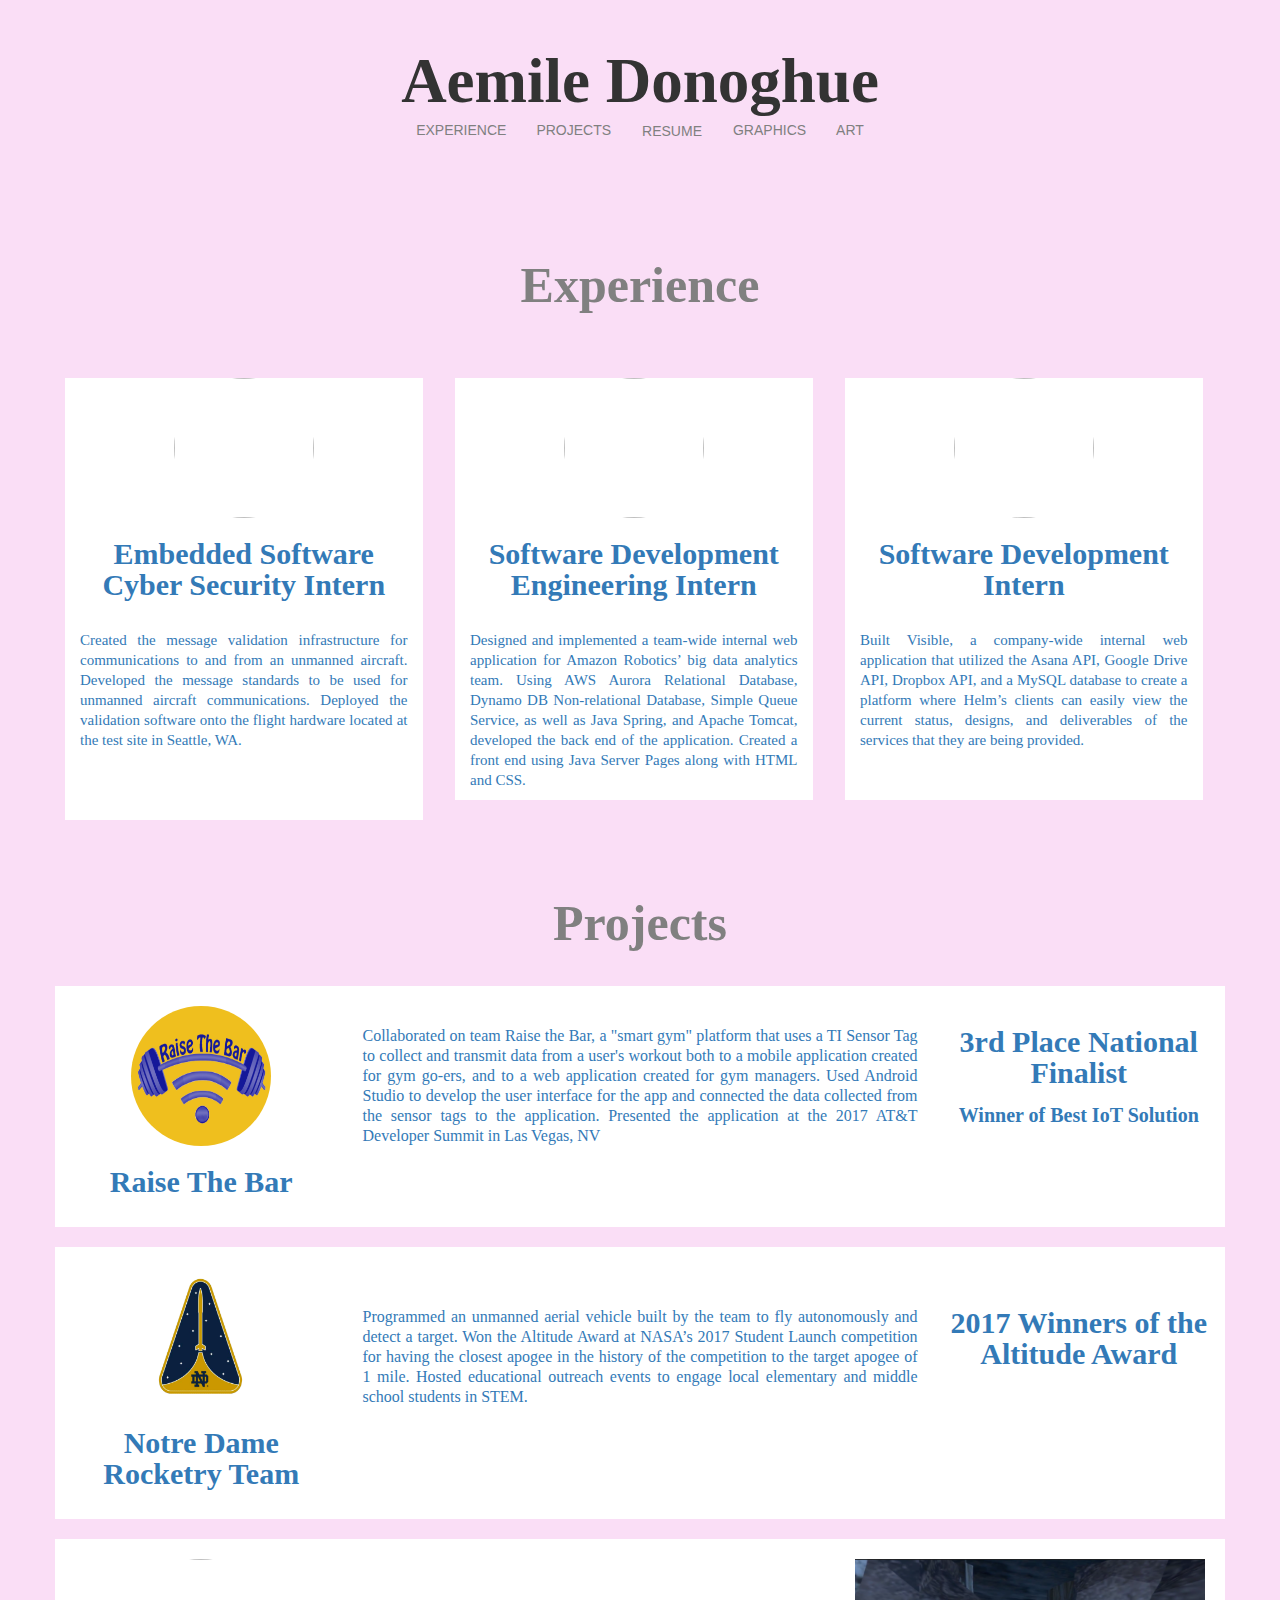
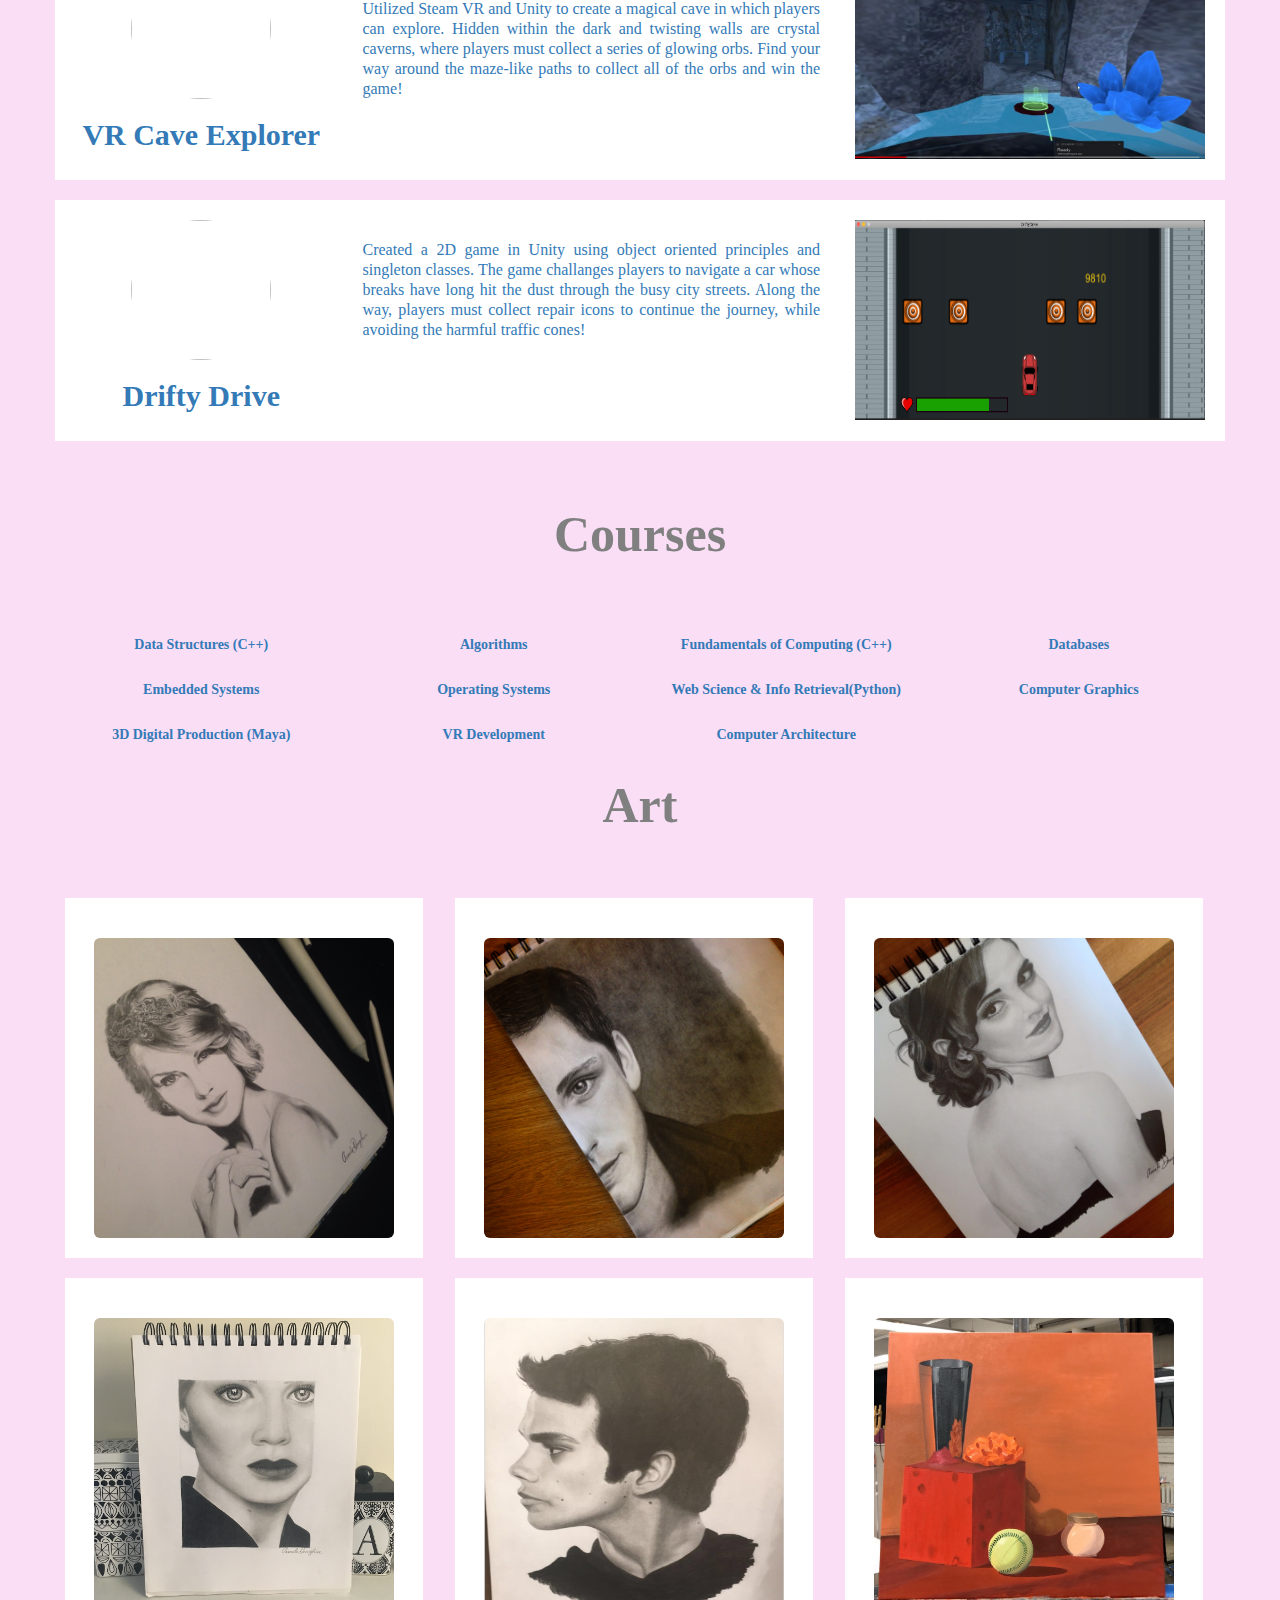
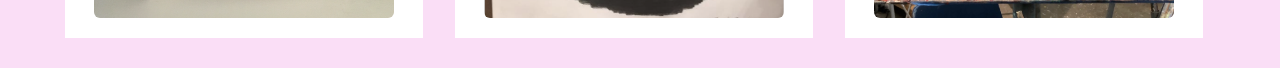
==== commit 96482e6b: "Update index.html" ====
--- a/index.html
+++ b/index.html
@@ -212,9 +212,9 @@
 					<div class="col-sm-3"><h3>Databases</h3></div>
 					<div class="col-sm-3"><h3>Embedded Systems</h3></div>
 					<div class="col-sm-3"><h3>Operating Systems</h3></div>
-					<div class="col-sm-3"><h3>Web Science & Info Retrieval</h3></div>
+					<div class="col-sm-3"><h3>Web Science & Info Retrieval(Python)</h3></div>
 					<div class="col-sm-3"><h3>Computer Graphics</h3></div>
-					<div class="col-sm-3"><h3>3D Digital Production</h3></div>
+					<div class="col-sm-3"><h3>3D Digital Production (Maya)</h3></div>
 					<div class="col-sm-3"><h3>VR Development</h3></div>
 					<div class="col-sm-3"><h3>Computer Architecture</h3></div>
 				</div>
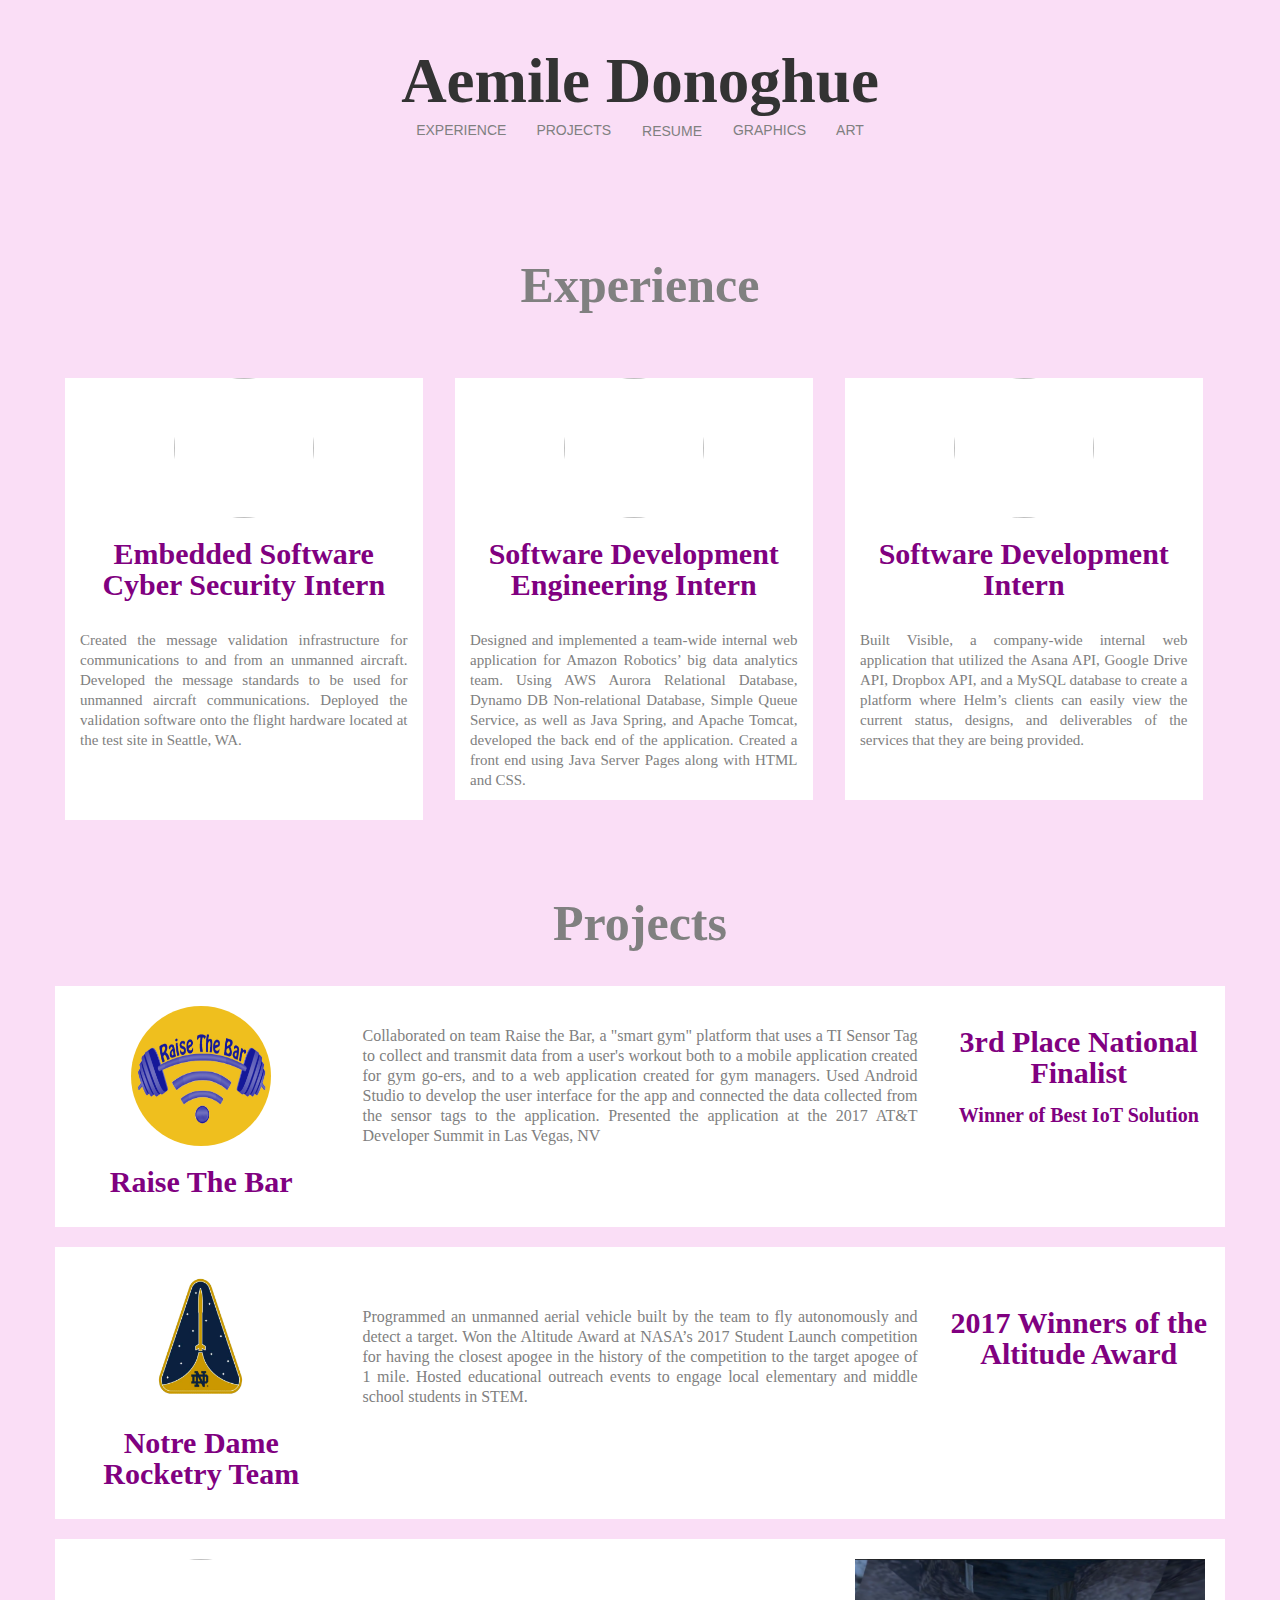
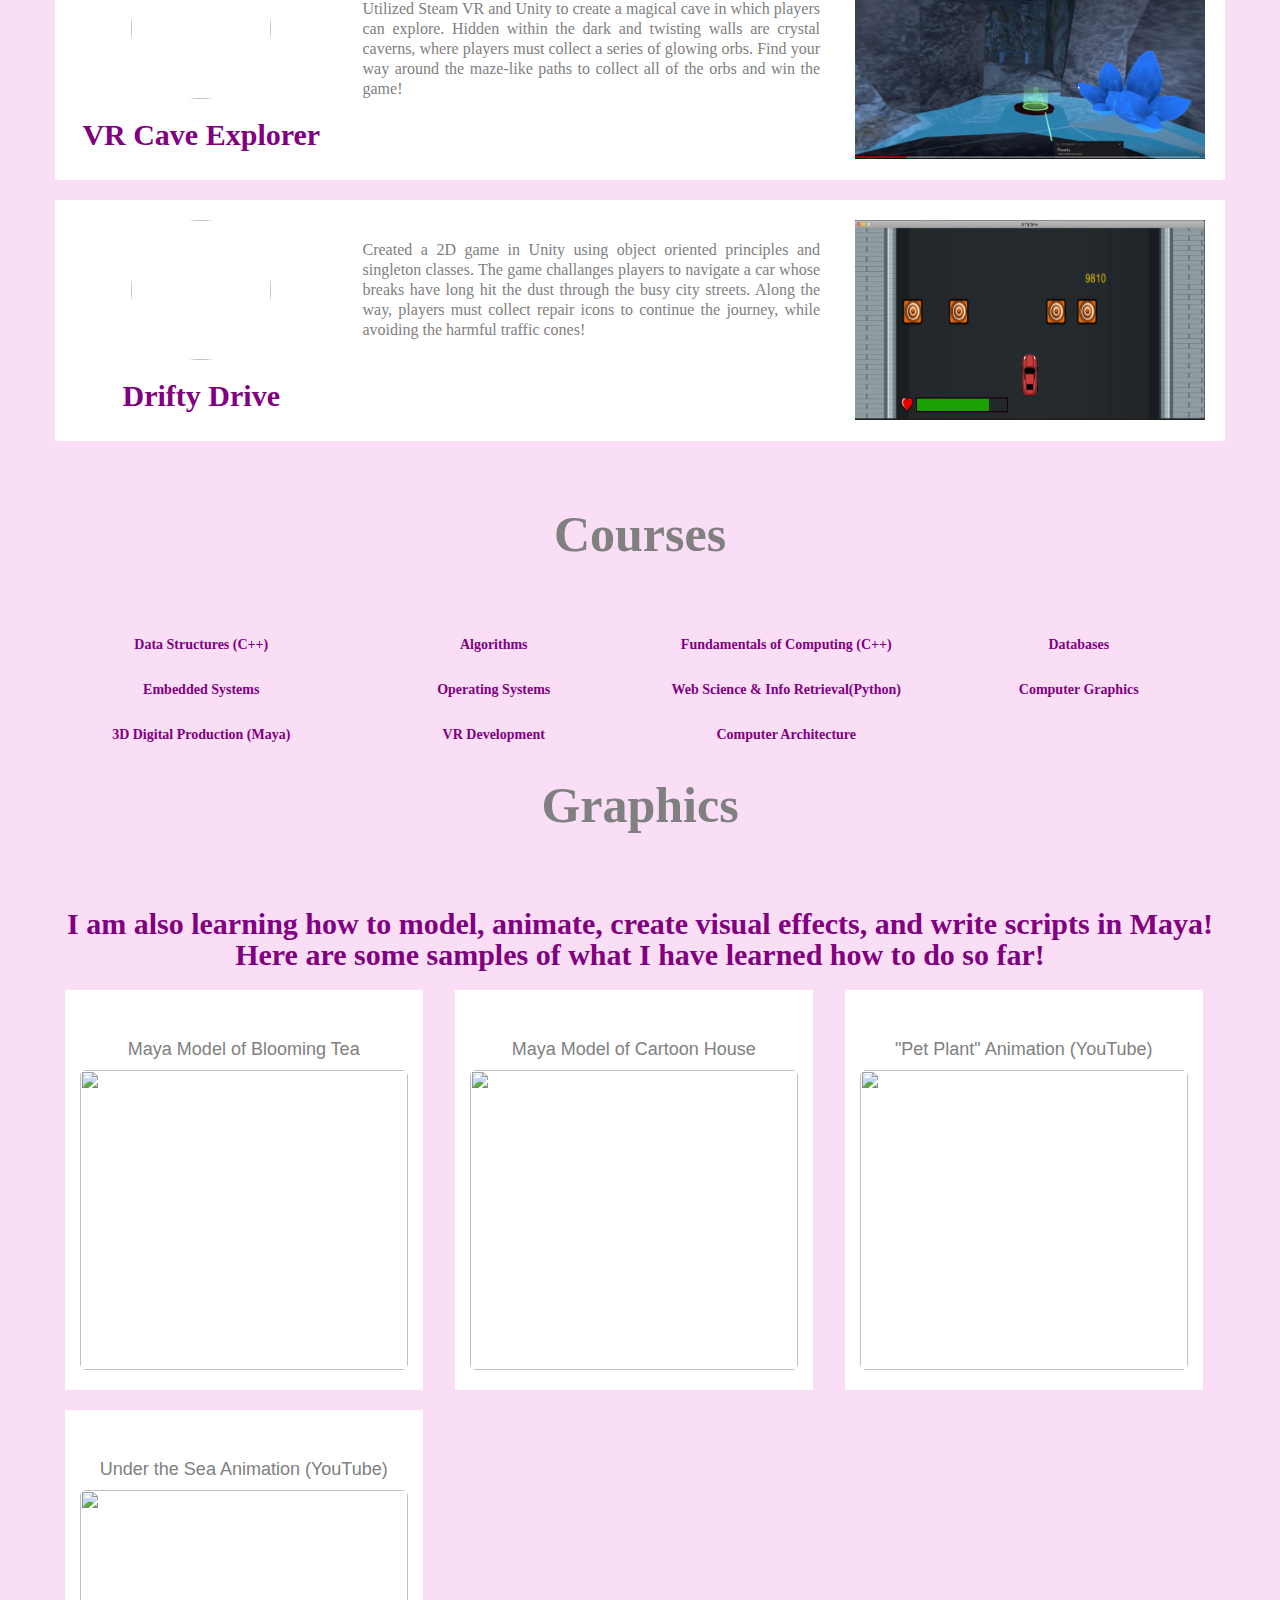
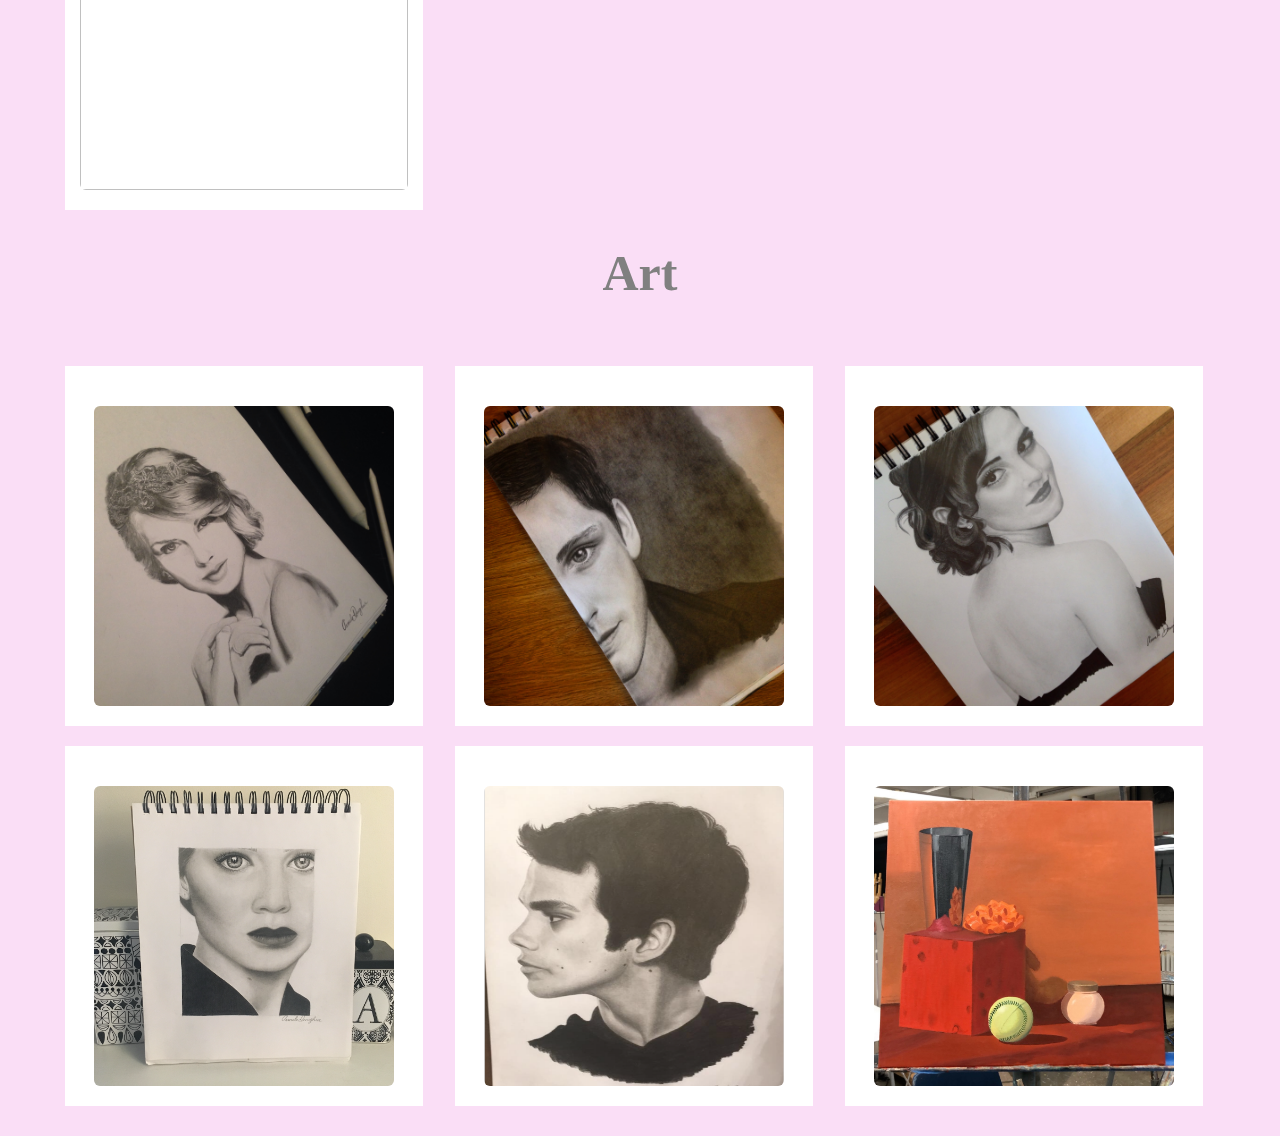
==== commit ffc7a168: "Update index.html" ====
--- a/index.html
+++ b/index.html
@@ -56,9 +56,9 @@
 						<div class = "row">
 							<div class="col-sm-11" style="margin:10px;background-color: white;">
 								<img src="https://encrypted-tbn0.gstatic.com/images?q=tbn%3AANd9GcR_fPk8mDtR2-NV-zkj_f3GBi0fnZcZV3cnDpiMLRLuXq6xD-Yg" class="img-circle" width="140" height="140" preserveAspectRatio="xMidYMid slice" focusable="false" role="img" aria-label="Placeholder: 140x140">
-								<h2>Embedded Software Cyber Security Intern</h2>
+								<h2 style="color:purple;">Embedded Software Cyber Security Intern</h2>
 								<br>
-								<p style="text-align:justify;font-size: 15px;">Created the message validation infrastructure for communications to and from an unmanned aircraft. 
+								<p style="text-align:justify;font-size: 15px;color:gray;">Created the message validation infrastructure for communications to and from an unmanned aircraft. 
 							Developed the message standards to be used for unmanned aircraft communications.
 							Deployed the validation software onto the flight hardware located at the test site in Seattle, WA.
 								</p>
@@ -71,9 +71,9 @@
 						<div class="row">
 						<div class="col-sm-11" style="margin:10px;background-color: white;">
 							<img src="https://www.massrobotics.org/wp-content/uploads/2016/03/Amazon-Robotics.jpg" class="img-circle" width="140" height="140" preserveAspectRatio="xMidYMid slice" focusable="false" role="img" aria-label="Placeholder: 140x140">
-							<h2>Software Development Engineering Intern</h2>
-							<br>
-							<p style="text-align:justify;font-size: 15px;">Designed and implemented a team-wide internal web application for Amazon Robotics’ big data analytics team.
+							<h2 style="color:purple;">Software Development Engineering Intern</h2>
+							<br>
+							<p style="text-align:justify;font-size: 15px;color:gray;">Designed and implemented a team-wide internal web application for Amazon Robotics’ big data analytics team.
 							Using AWS Aurora Relational Database, Dynamo DB Non-relational Database, Simple Queue Service, as well as Java 
 							Spring, and Apache Tomcat, developed the back end of the application. 
 							Created a front end using Java Server Pages along with HTML and CSS.
@@ -85,9 +85,9 @@
 						<div class="row">
 						<div class="col-sm-11" style="margin:10px;background-color: white;">
 							<img src="http://www.buffalotechguide.com/wp-content/uploads/2015/11/HelmUX-Thumb.png" class="img-circle" width="140" height="140" preserveAspectRatio="xMidYMid slice" focusable="false" role="img" aria-label="Placeholder: 140x140">
-							<h2>Software Development Intern</h2>
-							<br>
-							<p style="text-align:justify;font-size: 15px;">Built Visible, a company-wide internal web application that utilized the Asana API, Google Drive API, 
+							<h2 style="color:purple;">Software Development Intern</h2>
+							<br>
+							<p style="text-align:justify;font-size: 15px;color:gray;">Built Visible, a company-wide internal web application that utilized the Asana API, Google Drive API, 
 							Dropbox API, and a MySQL database to create a platform where Helm’s clients can easily view the current 
 							status, designs, and deliverables of the services that they are being provided.
 							</p>
@@ -113,12 +113,12 @@
 					<br>
 					<div class="col-sm-3">
 						<img src="images/RTBlogo_yellow.jpg" class="img-circle" width="140" height="140" preserveAspectRatio="xMidYMid slice" focusable="false" role="img" aria-label="Placeholder: 140x140">
-						<h2>Raise The Bar</h2>
+						<h2 style="color:purple;">Raise The Bar</h2>
 						<br>
 					</div>
 					<div class="col-sm-6">
 						<br>
-						<p style="text-align:justify">Collaborated on team Raise the Bar, a "smart gym" platform
+						<p style="text-align:justify;color:gray;">Collaborated on team Raise the Bar, a "smart gym" platform
 							that uses a TI Sensor Tag to collect and transmit data from a user's workout both to
 							a mobile application created for gym go-ers, and to a web application created for 
 							gym managers. Used Android Studio to develop the user interface for the app and 
@@ -127,8 +127,8 @@
 						</p>
 					</div>
 					<div class="col-sm-3">
-						<h2>3rd Place National Finalist</h2>
-						<h3 style="font-size: 20px">Winner of Best IoT Solution</h3>
+						<h2 style="color:purple;">3rd Place National Finalist</h2>
+						<h3 style="font-size: 20px;color:purple;">Winner of Best IoT Solution</h3>
 					</div>
 				</div>
 				<br>
@@ -136,12 +136,12 @@
 					<br>
 						<div class="col-sm-3">
 							<img src="images/NDRT_logo.png" class="img-circle" width="140" height="140" preserveAspectRatio="xMidYMid slice" focusable="false" role="img" aria-label="Placeholder: 140x140">
-							<h2>Notre Dame Rocketry Team</h2>
+							<h2 style="color:purple;">Notre Dame Rocketry Team</h2>
 							<br>
 						</div>
 						<div class="col-sm-6">
 							<br><br>
-							<p style="text-align:justify">Programmed an unmanned aerial vehicle built by the team to fly autonomously and detect a target.
+							<p style="text-align:justify;color:gray;">Programmed an unmanned aerial vehicle built by the team to fly autonomously and detect a target.
 									Won the Altitude Award at NASA’s 2017 Student Launch competition for having the closest apogee
 									in the history of the competition to the target apogee of 1 mile.
 									Hosted educational outreach events to engage local elementary and middle school students in STEM.
@@ -149,7 +149,7 @@
 						</div>
 						<div class="col-sm-3">
 							<br>
-							<h2>2017 Winners of the Altitude Award</h2>
+							<h2 style="color:purple;">2017 Winners of the Altitude Award</h2>
 						</div>
 				</div>
 
@@ -158,12 +158,12 @@
 					<br>
 						<div class="col-sm-3">
 							<img src="images/steam_logo.png" class="img-circle" width="140" height="140" preserveAspectRatio="xMidYMid slice" focusable="false" role="img" aria-label="Placeholder: 140x140">
-							<h2>VR Cave Explorer</h2>
+							<h2 style="color:purple;">VR Cave Explorer</h2>
 							<br>
 						</div>
 						<div class="col-sm-5">
 							<br><br>
-							<p style="text-align:justify">Utilized Steam VR and Unity to create a magical cave in which players can explore. Hidden within the dark and twisting walls are crystal caverns, 
+							<p style="text-align:justify;color:gray;">Utilized Steam VR and Unity to create a magical cave in which players can explore. Hidden within the dark and twisting walls are crystal caverns, 
 								where players must collect a series of glowing orbs. Find your way around the maze-like paths to collect all of the orbs and win the game!
 							</p>
 						</div>
@@ -178,12 +178,12 @@
 						<div class="col-sm-3">
 							<br>
 							<img src="images/unity_logo.png" class="img-circle" width="140" height="140" preserveAspectRatio="xMidYMid slice" focusable="false" role="img" aria-label="Placeholder: 140x140">
-							<h2>Drifty Drive</h2>
+							<h2 style="color:purple;">Drifty Drive</h2>
 							<br>
 						</div>
 						<div class="col-sm-5">
 							<br><br>
-							<p style="text-align:justify">Created a 2D game in Unity using object oriented principles and singleton classes. The game challanges 
+							<p style="text-align:justify;color:gray;">Created a 2D game in Unity using object oriented principles and singleton classes. The game challanges 
 								players to navigate a car whose breaks have long hit the dust through the busy city streets. Along the way, 
 								players must collect repair icons to continue the journey, while avoiding the harmful traffic cones!
 							</p>
@@ -205,7 +205,7 @@
 			<h1 style="color:gray; font-size: 50px">Courses</h1>
 			<br><br><br>
 			<div class="container marketing">
-				<div class="row">
+				<div class="row" style="color: purple">
 					<div class="col-sm-3"><h3>Data Structures (C++)</h3></div>
 					<div class="col-sm-3"><h3>Algorithms</h3></div>
 					<div class="col-sm-3"><h3>Fundamentals of Computing (C++)</h3></div>
@@ -223,7 +223,67 @@
 		<br>
 	</div>
 
-		<!-- Art -->
+		
+
+	<!-- Graphics -->
+	<div class="container-fluid bg-3 text-center">  
+		<a id="graphics" style="text-decoration: none">
+			<h1 style="color:gray; font-size: 50px">Graphics</h1>
+			<br><br><br>
+			<div class="container marketing">
+				<div class="row">
+					<h2 style="color:purple">I am also learning how to model, animate, create visual effects, and write scripts in Maya! Here are some samples 
+						of what I have learned how to do so far!
+					</h2>
+					<div class="col-sm-4">
+							<div class="row">	
+								<div class="col-sm-11" style="margin:10px;background-color: white;">
+									<br><br>
+									<h4 style="color:gray;">Maya Model of Blooming Tea</h4>
+									<img src="images/drink.jpg" class="img-rounded" width="100%" height="300" preserveAspectRatio="xMidYMid slice" focusable="false" role="img" aria-label="Placeholder: 140x140">
+									<br><br>
+								</div>
+							</div>
+					</div>
+					<div class="col-sm-4">
+						<div class="row">	
+							<div class="col-sm-11" style="margin:10px;background-color: white;">
+								<br><br>
+								<h4 style="color:gray;">Maya Model of Cartoon House</h4>
+								<img src="images/cartoon_house.jpg" class="img-rounded" width="100%" height="300" preserveAspectRatio="xMidYMid slice" focusable="false" role="img" aria-label="Placeholder: 140x140">
+								<br><br>
+							</div>
+						</div>
+					</div>
+					<div class="col-sm-4">
+						<div class="row">	
+							<div class="col-sm-11" style="margin:10px;background-color: white;">
+								<br><br>
+								<h4 style="color:gray;">"Pet Plant" Animation (YouTube)</h4>
+								<a href="https://www.youtube.com/watch?v=SQ8pzvfKji4" ><img src="images/video_screen.jpg" class="img-rounded" width="100%" height="300" preserveAspectRatio="xMidYMid slice" focusable="false" role="img" aria-label="Placeholder: 140x140"></a>
+								<br><br>
+							</div>
+						</div>
+					</div>
+					<div class="col-sm-4">
+							<div class="row">	
+								<div class="col-sm-11" style="margin:10px;background-color: white;">
+									<br><br>
+									<h4 style="color:gray;">Under the Sea Animation (YouTube)</h4>
+									<a href="https://www.youtube.com/watch?v=0pcrg8rSDyo&feature=youtu.be" ><img src="images/fish.jpg" class="img-rounded" width="100%" height="300" preserveAspectRatio="xMidYMid slice" focusable="false" role="img" aria-label="Placeholder: 140x140"></a>
+									<br><br>
+								</div>
+							</div>
+						</div>
+					
+				</div>
+
+			</div>
+		</a>
+		<br>
+	</div>
+
+			<!-- Art -->
 	<div class="container-fluid bg-3 text-center">  
 			<a id="art" style="text-decoration: none">
 				<h1 style="color:gray; font-size: 50px">Art</h1>
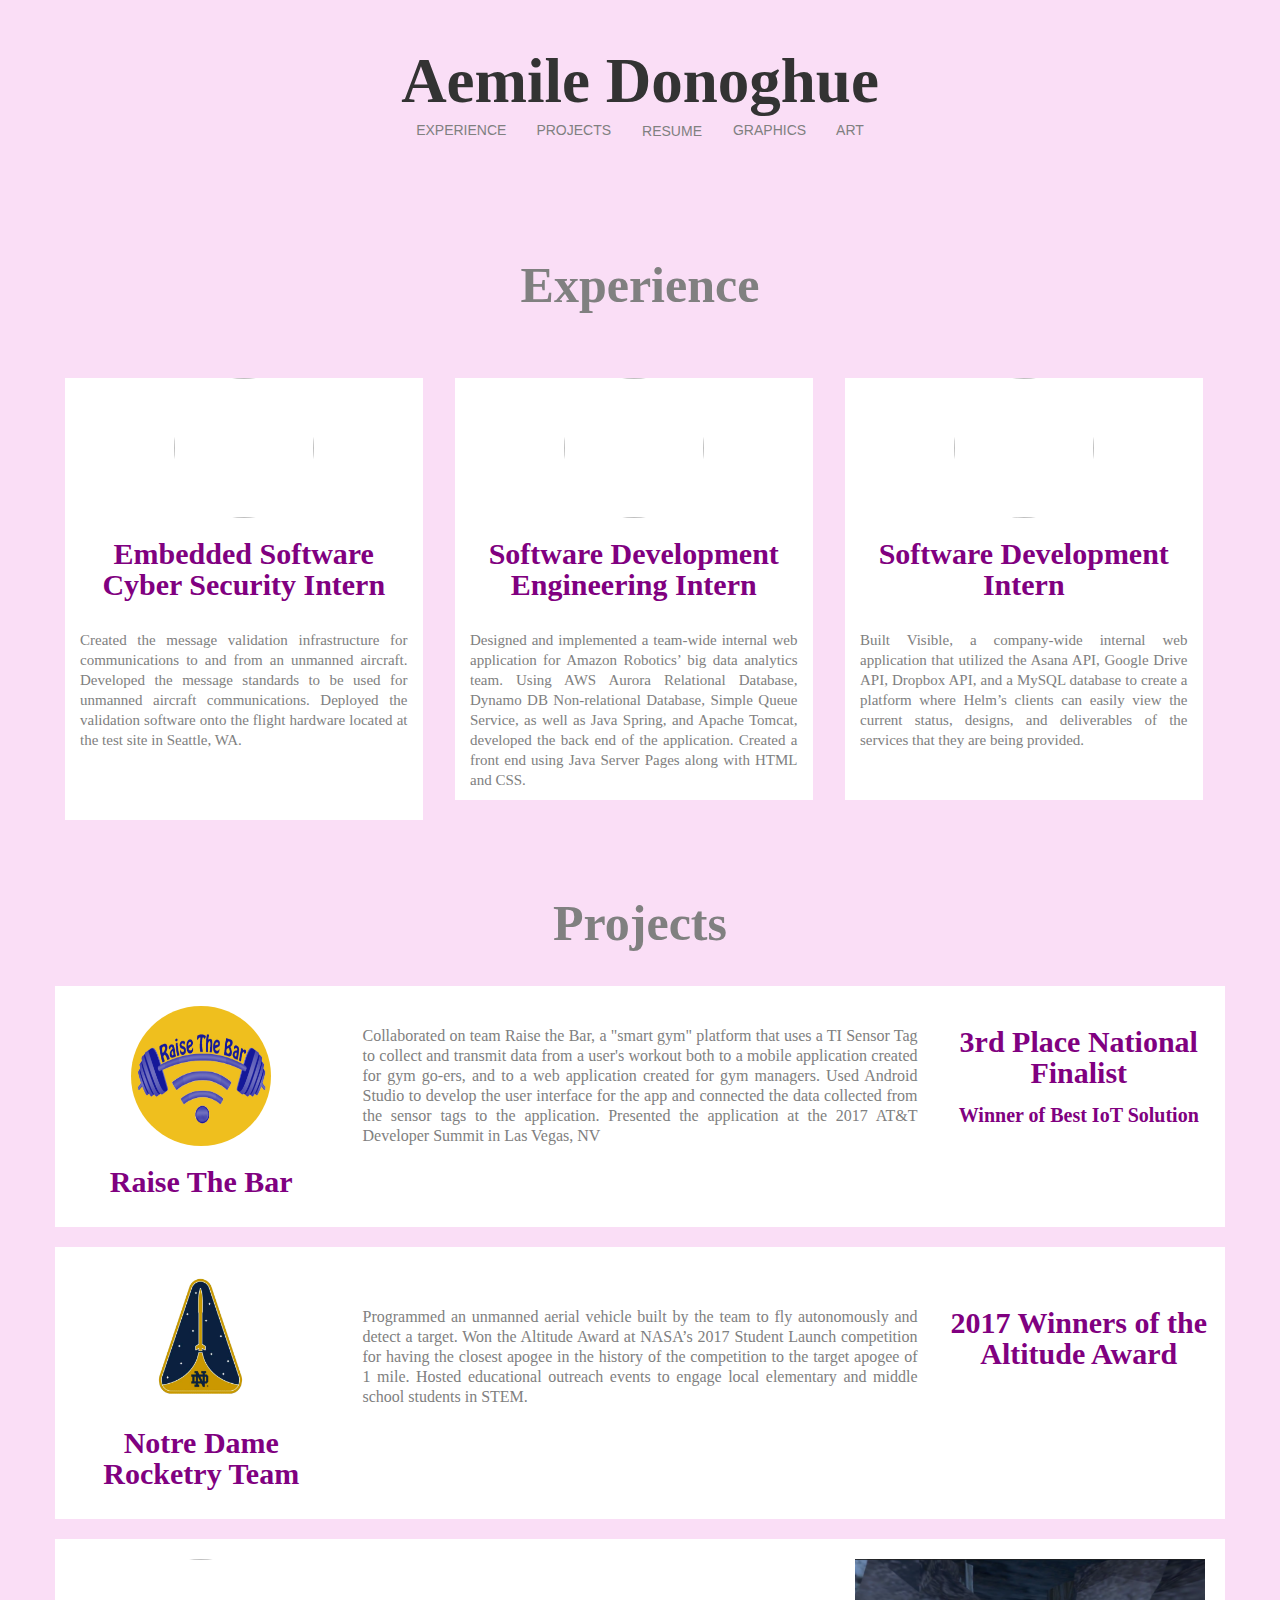
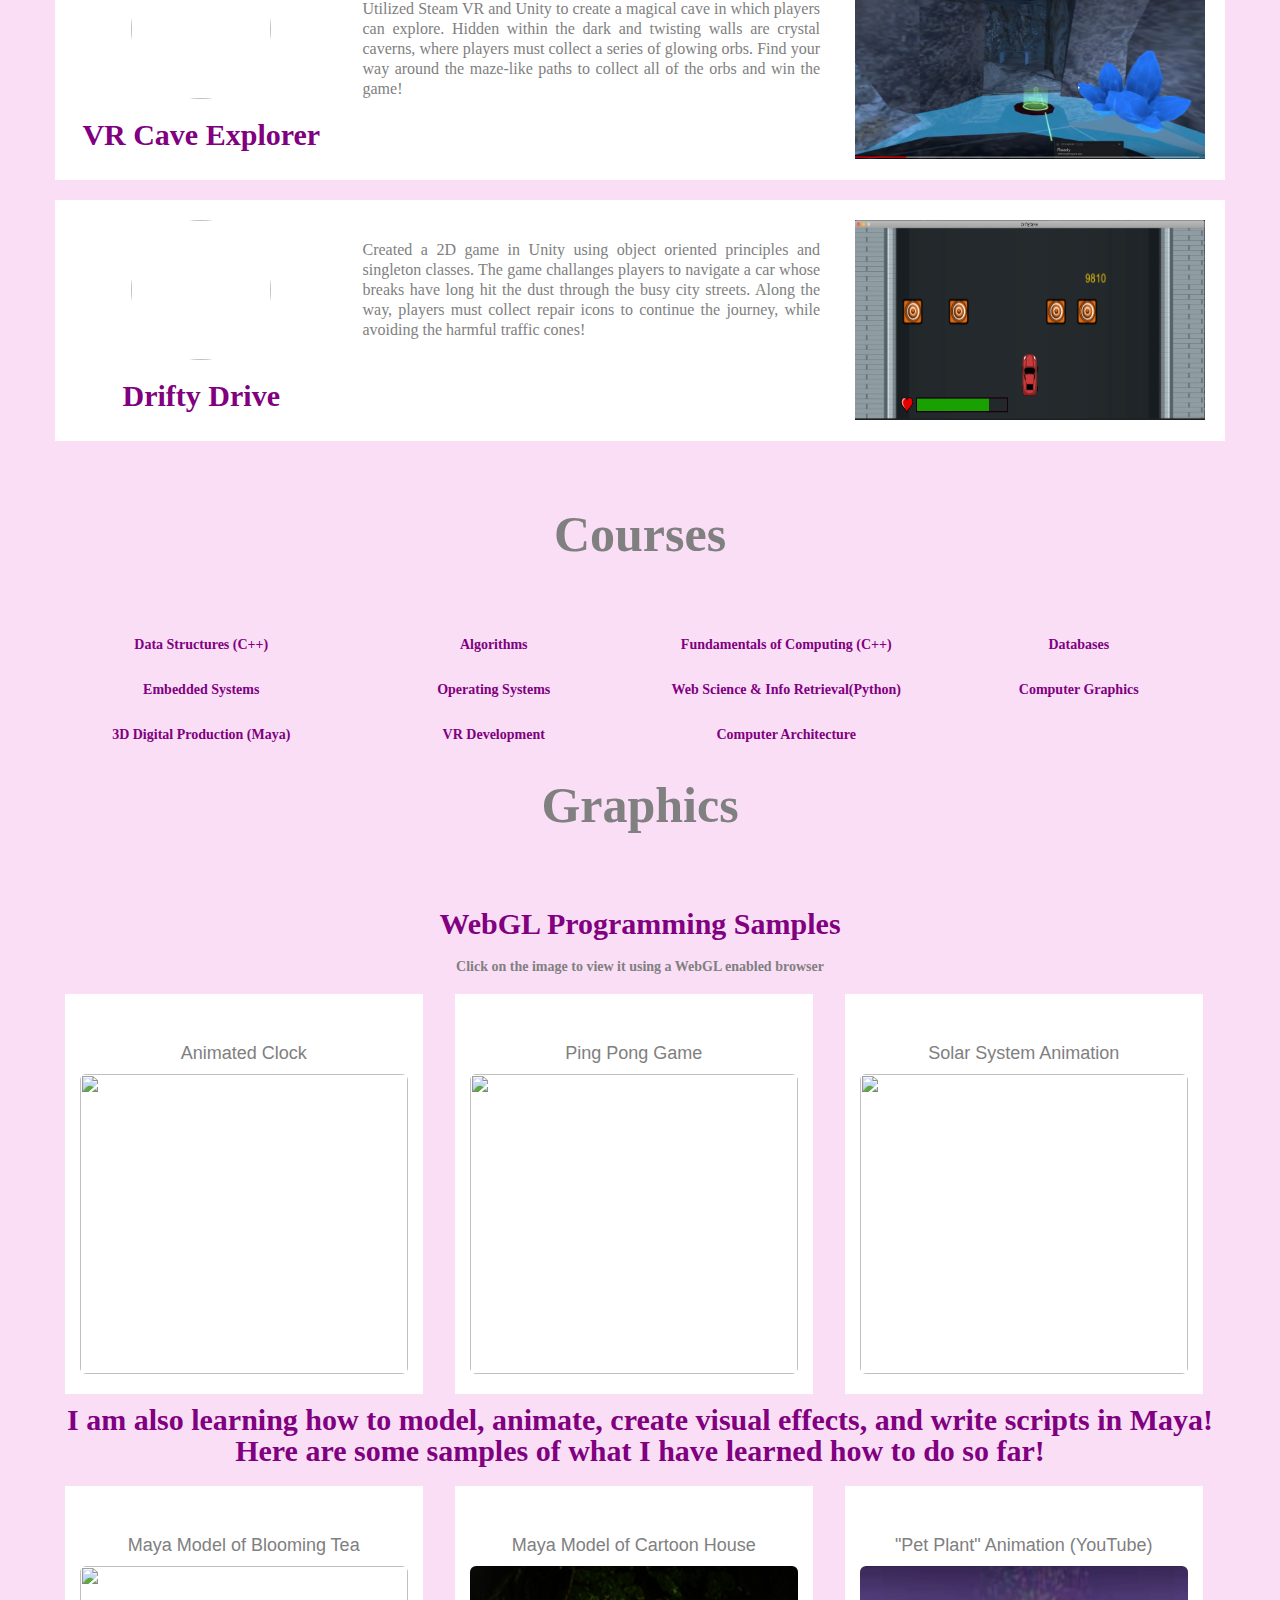
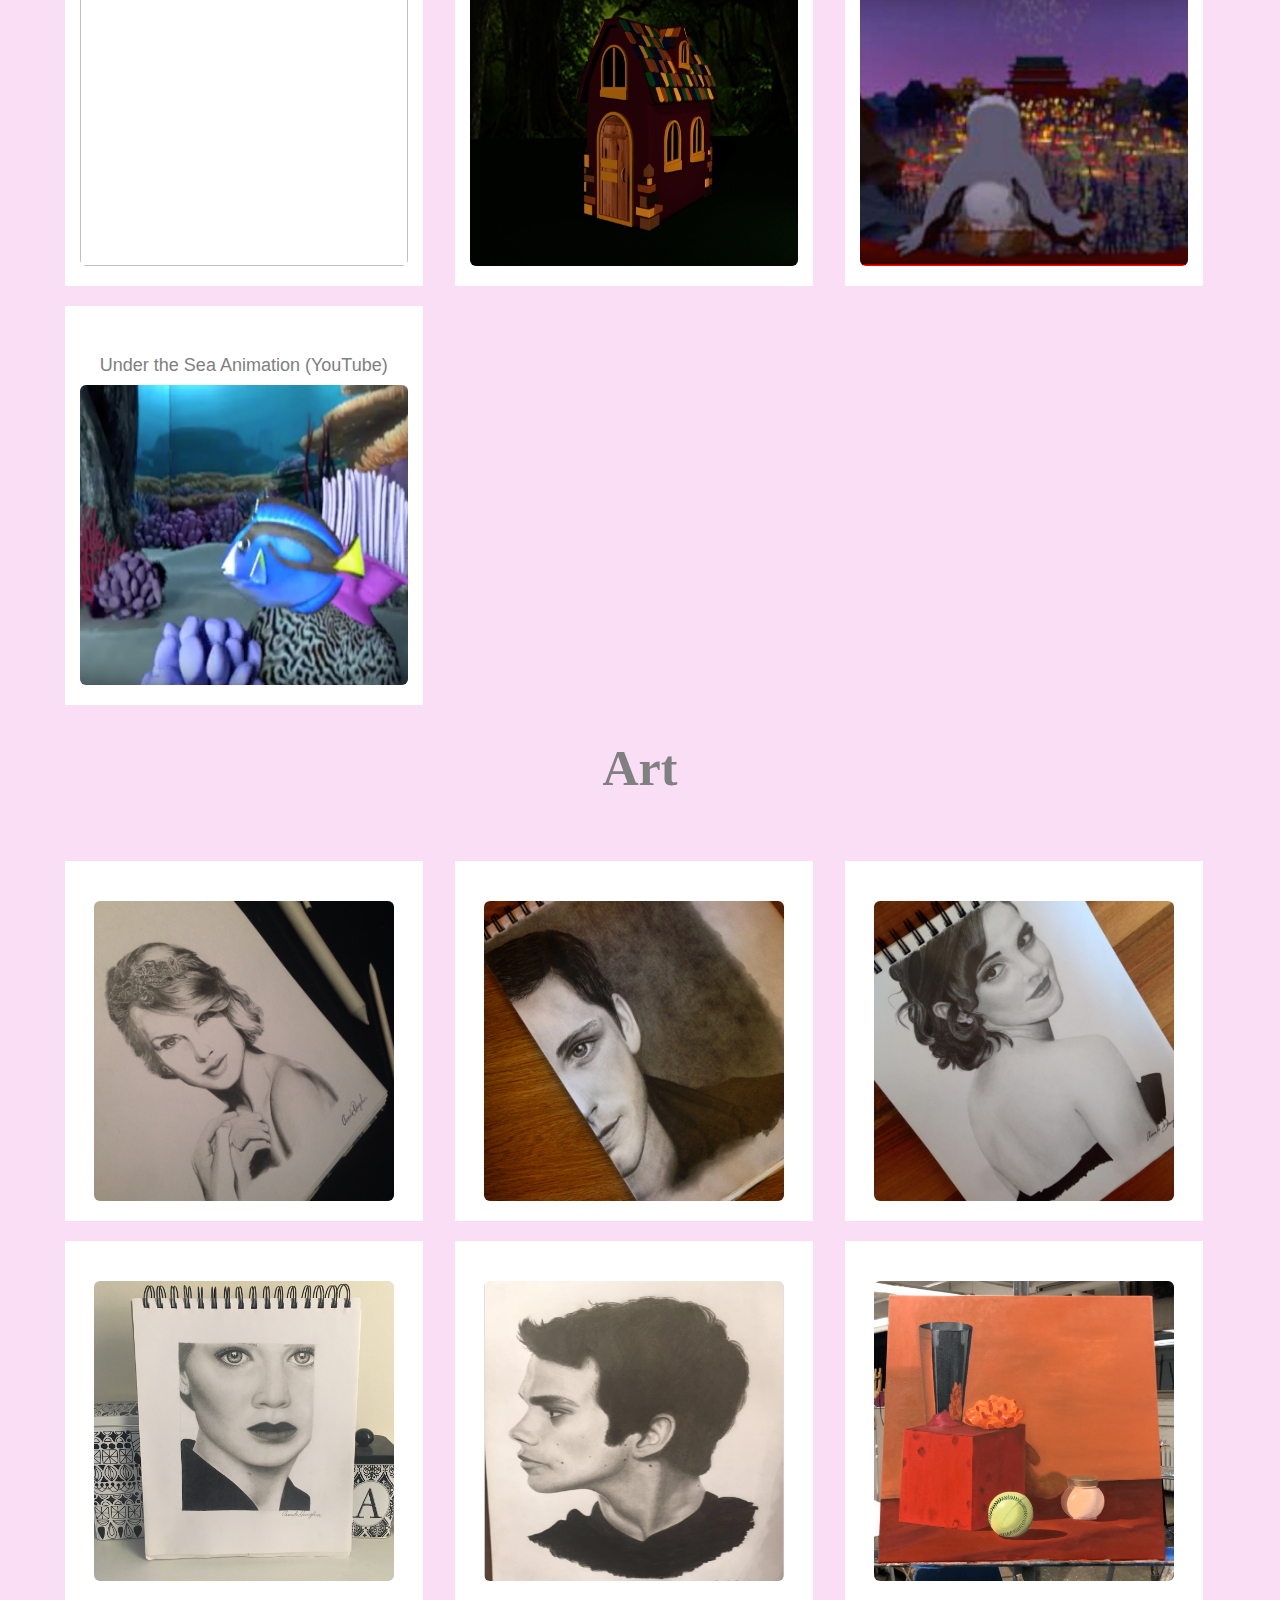
==== commit 022e37ad: "Update index.html" ====
--- a/index.html
+++ b/index.html
@@ -232,6 +232,39 @@
 			<br><br><br>
 			<div class="container marketing">
 				<div class="row">
+					<h2 style="color:purple">WebGL Programming Samples</h2>
+					<h3 style="color:gray">Click on the image to view it using a WebGL enabled browser</h3>
+					<div class="col-sm-4">
+							<div class="row">	
+								<div class="col-sm-11" style="margin:10px;background-color: white;">
+									<br><br>
+									<h4 style="color:gray;">Animated Clock</h4>
+									<a href="animated-clock.html"><img src="images/clock.jpg" class="img-rounded" width="100%" height="300" preserveAspectRatio="xMidYMid slice" focusable="false" role="img" aria-label="Placeholder: 140x140"></a>
+									<br><br>
+								</div>
+							</div>
+					</div>
+					<div class="col-sm-4">
+							<div class="row">	
+								<div class="col-sm-11" style="margin:10px;background-color: white;">
+									<br><br>
+									<h4 style="color:gray;">Ping Pong Game</h4>
+									<a href="pingpong.html"><img src="images/pingpong.jpg" class="img-rounded" width="100%" height="300" preserveAspectRatio="xMidYMid slice" focusable="false" role="img" aria-label="Placeholder: 140x140"></a>
+									<br><br>
+								</div>
+							</div>
+					</div>
+					<div class="col-sm-4">
+							<div class="row">	
+								<div class="col-sm-11" style="margin:10px;background-color: white;">
+									<br><br>
+									<h4 style="color:gray;">Solar System Animation</h4>
+									<a href="planets.html"><img src="images/planets.jpg" class="img-rounded" width="100%" height="300" preserveAspectRatio="xMidYMid slice" focusable="false" role="img" aria-label="Placeholder: 140x140"></a>
+									<br><br>
+								</div>
+							</div>
+					</div>
+
 					<h2 style="color:purple">I am also learning how to model, animate, create visual effects, and write scripts in Maya! Here are some samples 
 						of what I have learned how to do so far!
 					</h2>
